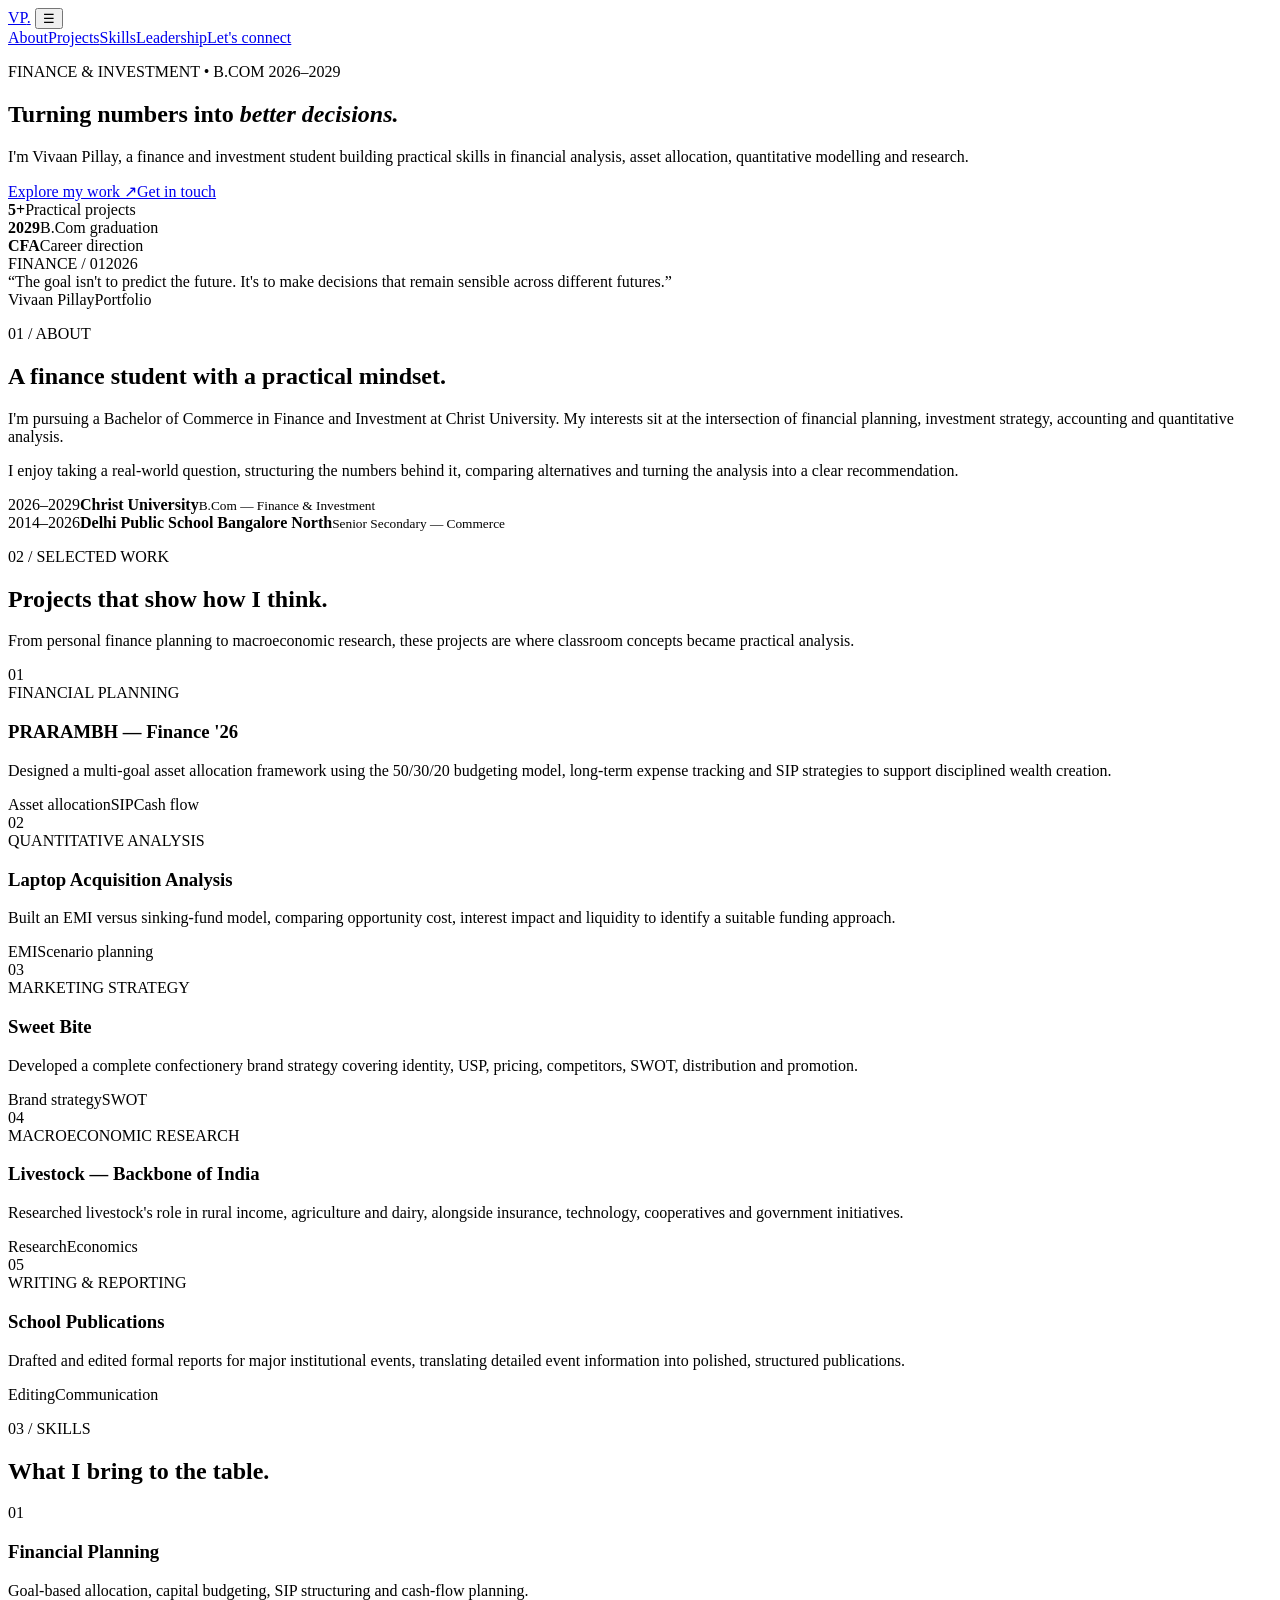
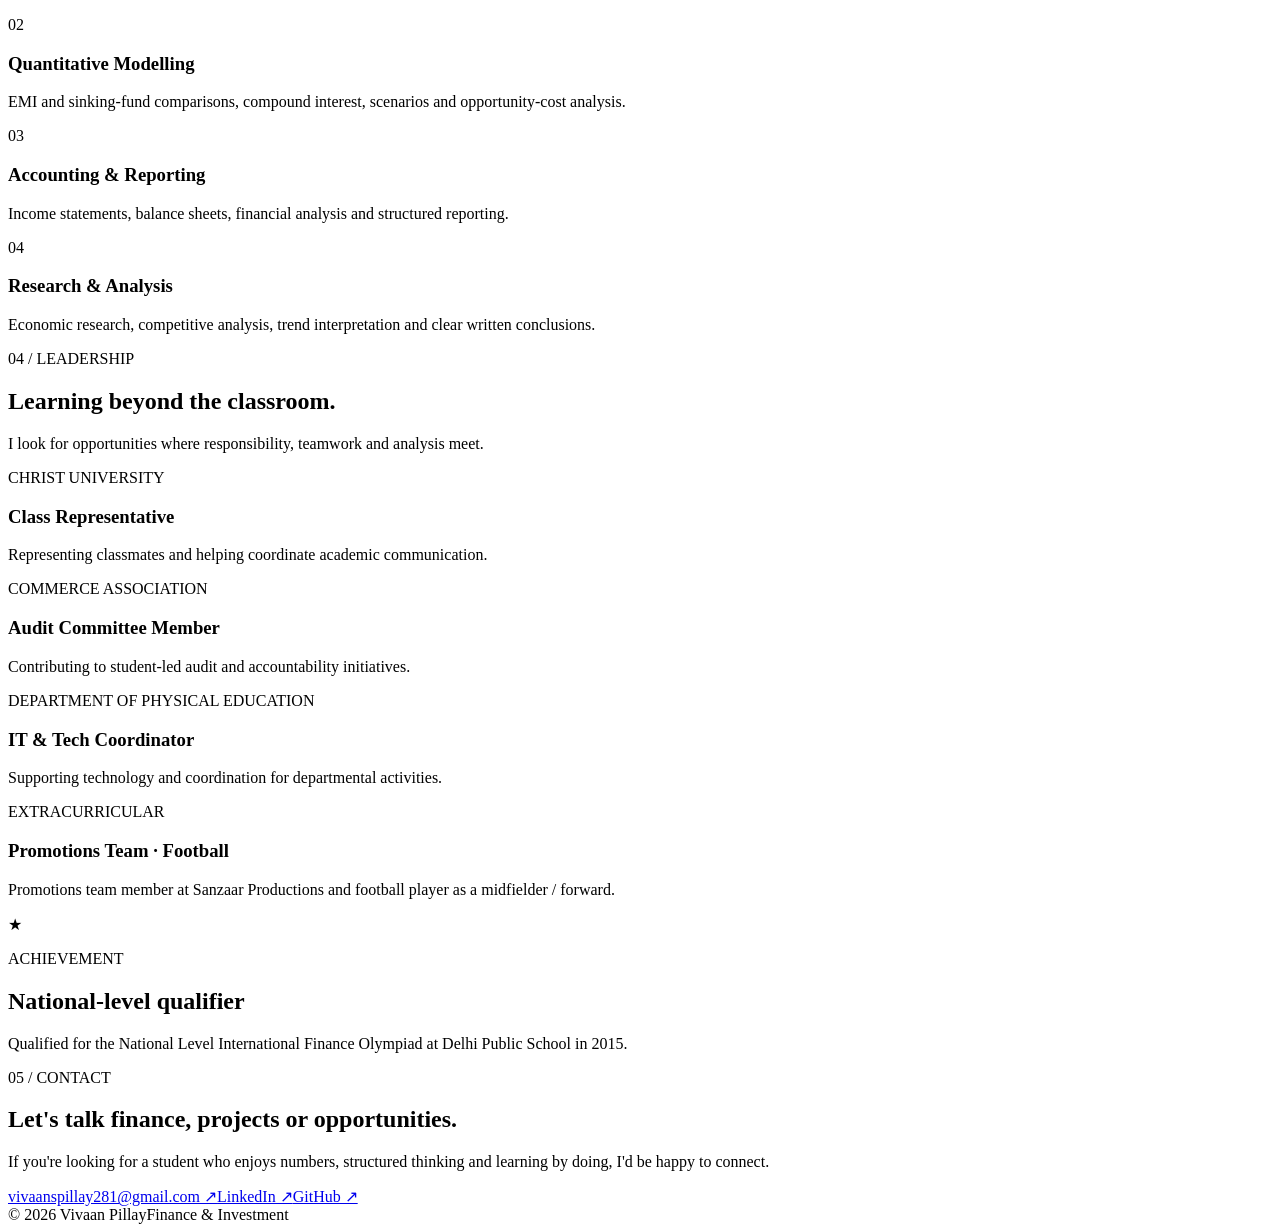
==== index.html @ d67a1422 "Build personal finance portfolio website" ====
<!DOCTYPE html>
<html lang="en">
<head>
  <meta charset="UTF-8" />
  <meta name="viewport" content="width=device-width, initial-scale=1.0" />
  <meta name="description" content="Vivaan Pillay, aspiring financial analyst and B.Com Finance & Investment student." />
  <title>Vivaan Pillay | Finance & Investment</title>
  <link rel="preconnect" href="https://fonts.googleapis.com">
  <link rel="preconnect" href="https://fonts.gstatic.com" crossorigin>
  <link href="https://fonts.googleapis.com/css2?family=DM+Sans:wght@400;500;600;700&family=Playfair+Display:wght@600;700&display=swap" rel="stylesheet">
  <link rel="stylesheet" href="style.css" />
</head>
<body>
  <header class="nav-wrap">
    <nav class="nav container">
      <a class="brand" href="#top">VP<span>.</span></a>
      <button class="menu" aria-label="Open menu">☰</button>
      <div class="nav-links">
        <a href="#about">About</a><a href="#projects">Projects</a><a href="#skills">Skills</a><a href="#experience">Leadership</a><a href="#contact" class="nav-cta">Let's connect</a>
      </div>
    </nav>
  </header>

  <main id="top">
    <section class="hero container">
      <div class="hero-copy">
        <p class="eyebrow">FINANCE & INVESTMENT • B.COM 2026–2029</p>
        <h1>Turning numbers into <em>better decisions.</em></h1>
        <p class="hero-text">I'm Vivaan Pillay, a finance and investment student building practical skills in financial analysis, asset allocation, quantitative modelling and research.</p>
        <div class="hero-actions"><a class="button primary" href="#projects">Explore my work <span>↗</span></a><a class="button ghost" href="#contact">Get in touch</a></div>
        <div class="mini-stats"><div><strong>5+</strong><span>Practical projects</span></div><div><strong>2029</strong><span>B.Com graduation</span></div><div><strong>CFA</strong><span>Career direction</span></div></div>
      </div>
      <div class="hero-card">
        <div class="card-top"><span>FINANCE / 01</span><span>2026</span></div>
        <div class="orb"><div class="orb-line"></div><div class="orb-dot"></div></div>
        <div class="quote">“The goal isn't to predict the future. It's to make decisions that remain sensible across different futures.”</div>
        <div class="card-footer"><span>Vivaan Pillay</span><span>Portfolio</span></div>
      </div>
    </section>

    <section id="about" class="section container split">
      <div><p class="eyebrow">01 / ABOUT</p><h2>A finance student with a practical mindset.</h2></div>
      <div class="about-copy"><p>I'm pursuing a Bachelor of Commerce in Finance and Investment at Christ University. My interests sit at the intersection of financial planning, investment strategy, accounting and quantitative analysis.</p><p>I enjoy taking a real-world question, structuring the numbers behind it, comparing alternatives and turning the analysis into a clear recommendation.</p><div class="education"><div><span>2026–2029</span><strong>Christ University</strong><small>B.Com — Finance & Investment</small></div><div><span>2014–2026</span><strong>Delhi Public School Bangalore North</strong><small>Senior Secondary — Commerce</small></div></div></div>
    </section>

    <section id="projects" class="section projects-section">
      <div class="container"><p class="eyebrow">02 / SELECTED WORK</p><div class="section-head"><h2>Projects that show how I think.</h2><p>From personal finance planning to macroeconomic research, these projects are where classroom concepts became practical analysis.</p></div>
      <div class="project-grid">
        <article class="project featured"><div class="project-number">01</div><div><span class="tag">FINANCIAL PLANNING</span><h3>PRARAMBH — Finance '26</h3><p>Designed a multi-goal asset allocation framework using the 50/30/20 budgeting model, long-term expense tracking and SIP strategies to support disciplined wealth creation.</p><div class="project-meta"><span>Asset allocation</span><span>SIP</span><span>Cash flow</span></div></div></article>
        <article class="project"><div class="project-number">02</div><div><span class="tag">QUANTITATIVE ANALYSIS</span><h3>Laptop Acquisition Analysis</h3><p>Built an EMI versus sinking-fund model, comparing opportunity cost, interest impact and liquidity to identify a suitable funding approach.</p><div class="project-meta"><span>EMI</span><span>Scenario planning</span></div></div></article>
        <article class="project"><div class="project-number">03</div><div><span class="tag">MARKETING STRATEGY</span><h3>Sweet Bite</h3><p>Developed a complete confectionery brand strategy covering identity, USP, pricing, competitors, SWOT, distribution and promotion.</p><div class="project-meta"><span>Brand strategy</span><span>SWOT</span></div></div></article>
        <article class="project"><div class="project-number">04</div><div><span class="tag">MACROECONOMIC RESEARCH</span><h3>Livestock — Backbone of India</h3><p>Researched livestock's role in rural income, agriculture and dairy, alongside insurance, technology, cooperatives and government initiatives.</p><div class="project-meta"><span>Research</span><span>Economics</span></div></div></article>
        <article class="project"><div class="project-number">05</div><div><span class="tag">WRITING & REPORTING</span><h3>School Publications</h3><p>Drafted and edited formal reports for major institutional events, translating detailed event information into polished, structured publications.</p><div class="project-meta"><span>Editing</span><span>Communication</span></div></div></article>
      </div></div>
    </section>

    <section id="skills" class="section container"><p class="eyebrow">03 / SKILLS</p><div class="section-head"><h2>What I bring to the table.</h2></div><div class="skills-grid">
      <div class="skill"><span>01</span><h3>Financial Planning</h3><p>Goal-based allocation, capital budgeting, SIP structuring and cash-flow planning.</p></div>
      <div class="skill"><span>02</span><h3>Quantitative Modelling</h3><p>EMI and sinking-fund comparisons, compound interest, scenarios and opportunity-cost analysis.</p></div>
      <div class="skill"><span>03</span><h3>Accounting & Reporting</h3><p>Income statements, balance sheets, financial analysis and structured reporting.</p></div>
      <div class="skill"><span>04</span><h3>Research & Analysis</h3><p>Economic research, competitive analysis, trend interpretation and clear written conclusions.</p></div>
    </div></section>

    <section id="experience" class="section dark-section"><div class="container"><p class="eyebrow">04 / LEADERSHIP</p><div class="lead-grid"><div><h2>Learning beyond the classroom.</h2><p class="muted">I look for opportunities where responsibility, teamwork and analysis meet.</p></div><div class="timeline"><div><span>CHRIST UNIVERSITY</span><h3>Class Representative</h3><p>Representing classmates and helping coordinate academic communication.</p></div><div><span>COMMERCE ASSOCIATION</span><h3>Audit Committee Member</h3><p>Contributing to student-led audit and accountability initiatives.</p></div><div><span>DEPARTMENT OF PHYSICAL EDUCATION</span><h3>IT & Tech Coordinator</h3><p>Supporting technology and coordination for departmental activities.</p></div><div><span>EXTRACURRICULAR</span><h3>Promotions Team · Football</h3><p>Promotions team member at Sanzaar Productions and football player as a midfielder / forward.</p></div></div></div></div></section>

    <section class="section container achievement"><div class="achievement-mark">★</div><div><p class="eyebrow">ACHIEVEMENT</p><h2>National-level qualifier</h2><p>Qualified for the National Level International Finance Olympiad at Delhi Public School in 2015.</p></div></section>

    <section id="contact" class="contact-section"><div class="container contact"><p class="eyebrow">05 / CONTACT</p><h2>Let's talk finance, projects or opportunities.</h2><p>If you're looking for a student who enjoys numbers, structured thinking and learning by doing, I'd be happy to connect.</p><div class="contact-links"><a href="mailto:vivaanspillay281@gmail.com">vivaanspillay281@gmail.com ↗</a><a href="https://www.linkedin.com/in/vivaan-pillay-29701441b/" target="_blank" rel="noreferrer">LinkedIn ↗</a><a href="https://github.com/vivaanspillay281-jpg" target="_blank" rel="noreferrer">GitHub ↗</a></div></div></section>
  </main>
  <footer class="footer container"><span>© 2026 Vivaan Pillay</span><span>Finance & Investment</span></footer>
  <script src="script.js"></script>
</body>
</html>
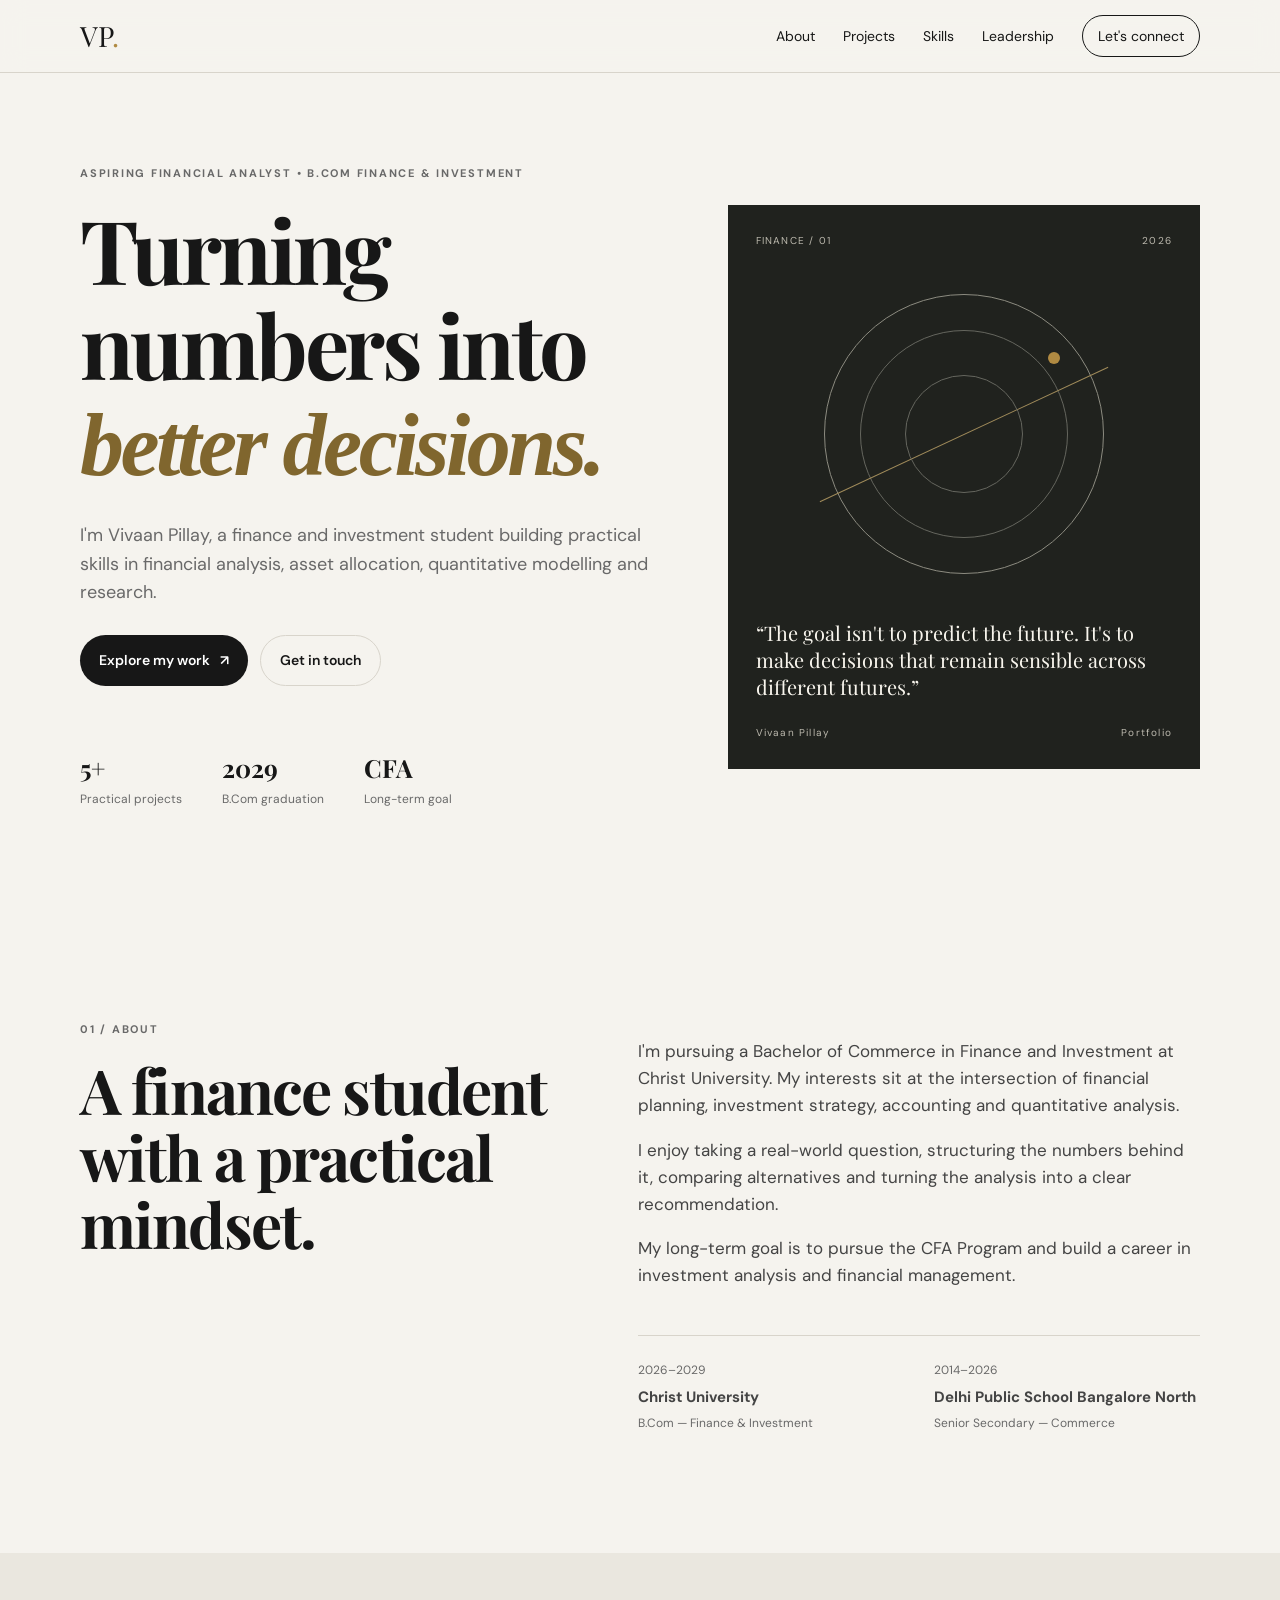
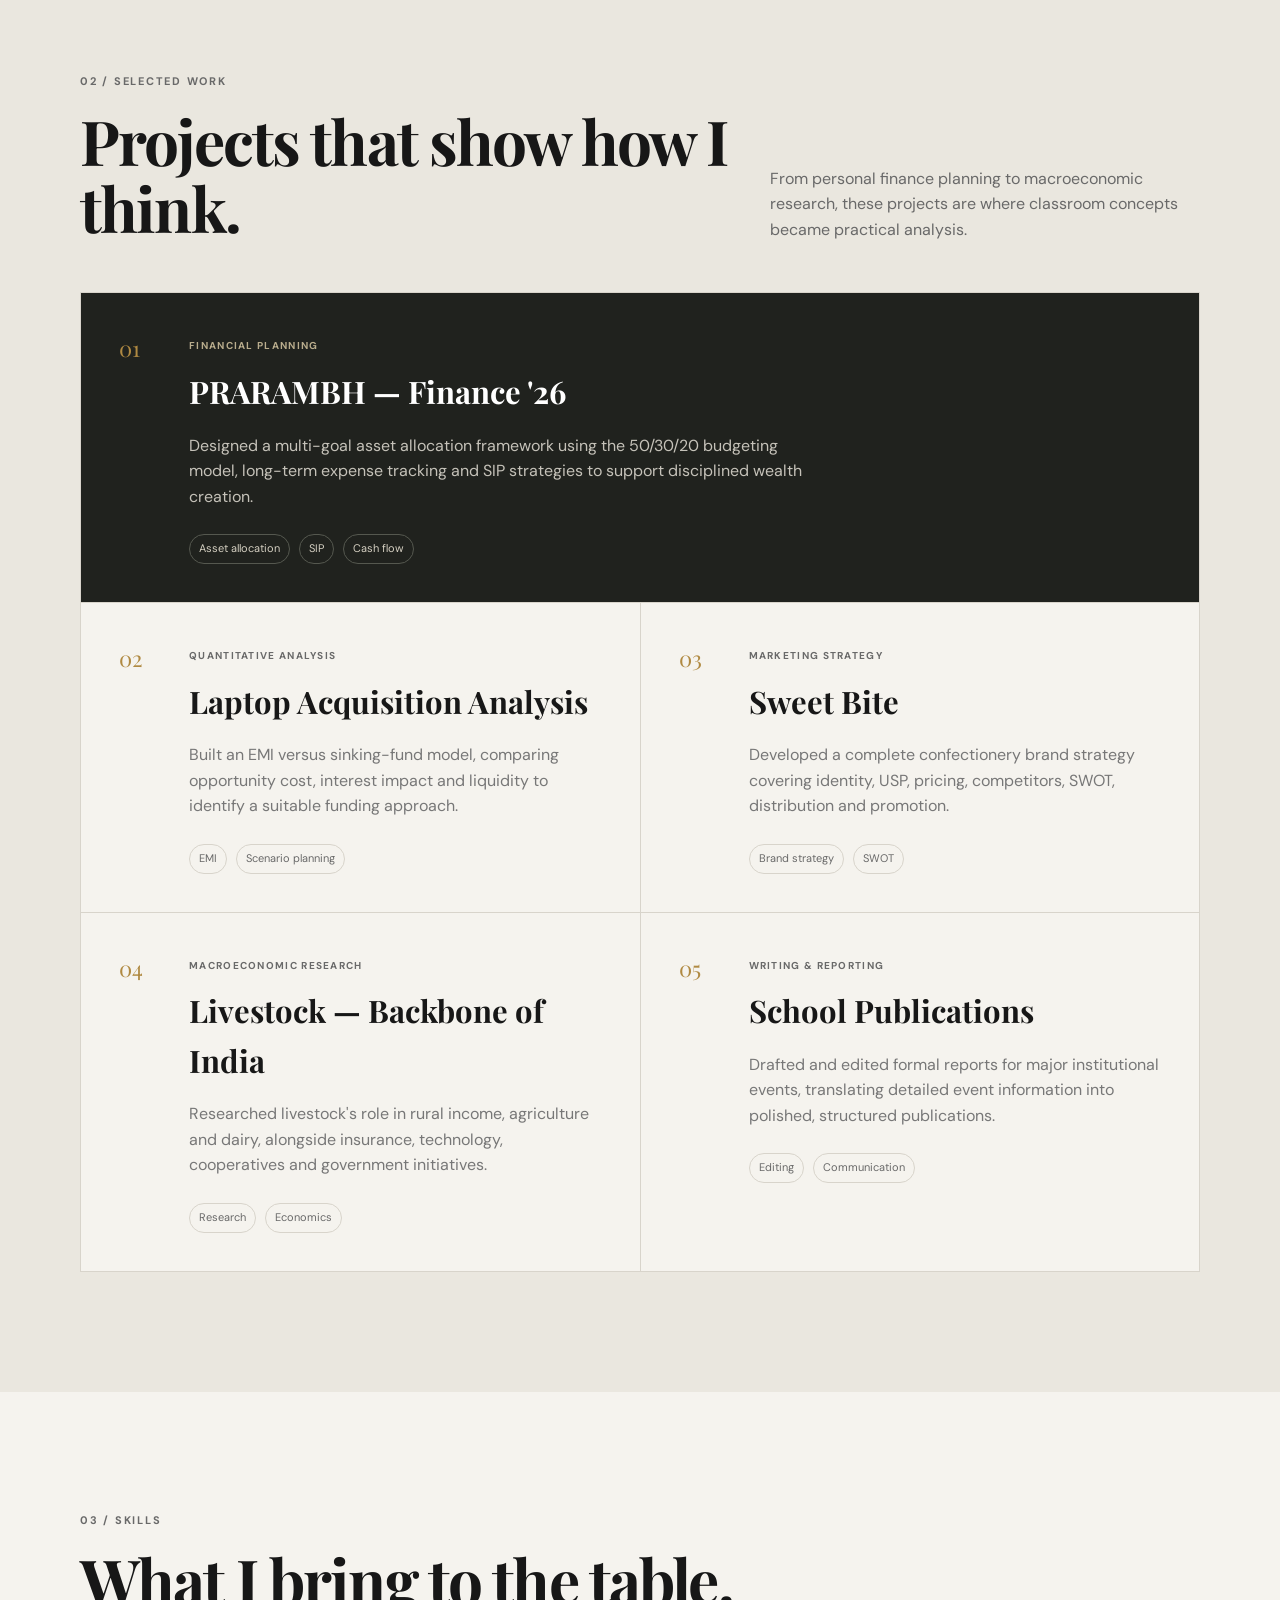
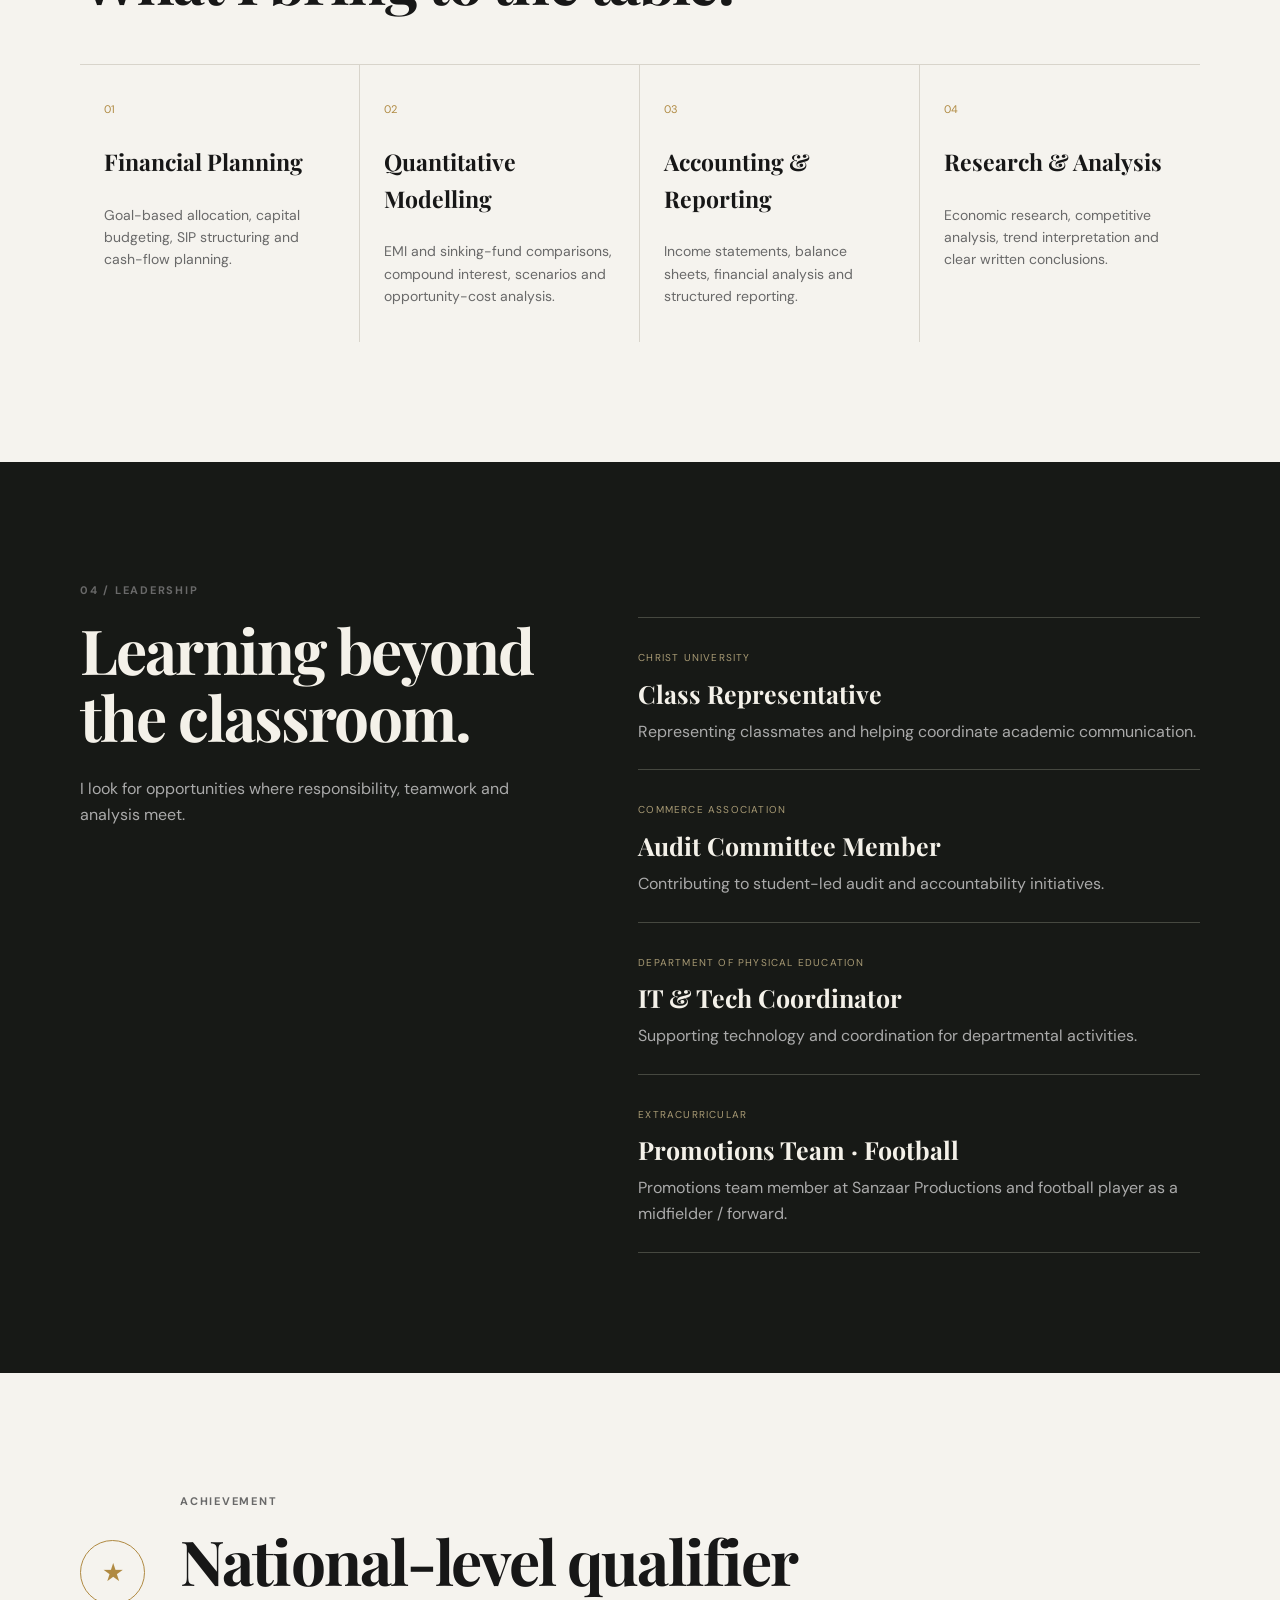
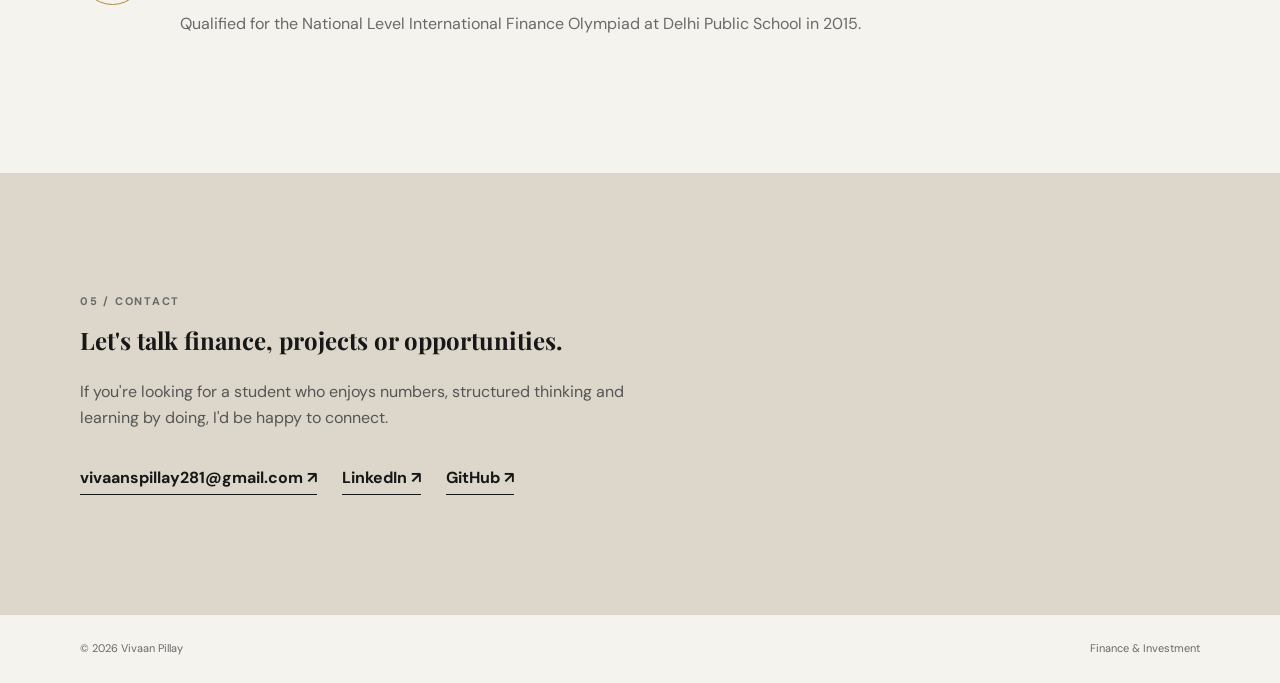
==== commit 7df24f11: "Correct CFA status and career goal wording" ====
--- a/index.html
+++ b/index.html
@@ -11,63 +11,14 @@
   <link rel="stylesheet" href="style.css" />
 </head>
 <body>
-  <header class="nav-wrap">
-    <nav class="nav container">
-      <a class="brand" href="#top">VP<span>.</span></a>
-      <button class="menu" aria-label="Open menu">☰</button>
-      <div class="nav-links">
-        <a href="#about">About</a><a href="#projects">Projects</a><a href="#skills">Skills</a><a href="#experience">Leadership</a><a href="#contact" class="nav-cta">Let's connect</a>
-      </div>
-    </nav>
-  </header>
-
+  <header class="nav-wrap"><nav class="nav container"><a class="brand" href="#top">VP<span>.</span></a><button class="menu" aria-label="Open menu">☰</button><div class="nav-links"><a href="#about">About</a><a href="#projects">Projects</a><a href="#skills">Skills</a><a href="#experience">Leadership</a><a href="#contact" class="nav-cta">Let's connect</a></div></nav></header>
   <main id="top">
-    <section class="hero container">
-      <div class="hero-copy">
-        <p class="eyebrow">FINANCE & INVESTMENT • B.COM 2026–2029</p>
-        <h1>Turning numbers into <em>better decisions.</em></h1>
-        <p class="hero-text">I'm Vivaan Pillay, a finance and investment student building practical skills in financial analysis, asset allocation, quantitative modelling and research.</p>
-        <div class="hero-actions"><a class="button primary" href="#projects">Explore my work <span>↗</span></a><a class="button ghost" href="#contact">Get in touch</a></div>
-        <div class="mini-stats"><div><strong>5+</strong><span>Practical projects</span></div><div><strong>2029</strong><span>B.Com graduation</span></div><div><strong>CFA</strong><span>Career direction</span></div></div>
-      </div>
-      <div class="hero-card">
-        <div class="card-top"><span>FINANCE / 01</span><span>2026</span></div>
-        <div class="orb"><div class="orb-line"></div><div class="orb-dot"></div></div>
-        <div class="quote">“The goal isn't to predict the future. It's to make decisions that remain sensible across different futures.”</div>
-        <div class="card-footer"><span>Vivaan Pillay</span><span>Portfolio</span></div>
-      </div>
-    </section>
-
-    <section id="about" class="section container split">
-      <div><p class="eyebrow">01 / ABOUT</p><h2>A finance student with a practical mindset.</h2></div>
-      <div class="about-copy"><p>I'm pursuing a Bachelor of Commerce in Finance and Investment at Christ University. My interests sit at the intersection of financial planning, investment strategy, accounting and quantitative analysis.</p><p>I enjoy taking a real-world question, structuring the numbers behind it, comparing alternatives and turning the analysis into a clear recommendation.</p><div class="education"><div><span>2026–2029</span><strong>Christ University</strong><small>B.Com — Finance & Investment</small></div><div><span>2014–2026</span><strong>Delhi Public School Bangalore North</strong><small>Senior Secondary — Commerce</small></div></div></div>
-    </section>
-
-    <section id="projects" class="section projects-section">
-      <div class="container"><p class="eyebrow">02 / SELECTED WORK</p><div class="section-head"><h2>Projects that show how I think.</h2><p>From personal finance planning to macroeconomic research, these projects are where classroom concepts became practical analysis.</p></div>
-      <div class="project-grid">
-        <article class="project featured"><div class="project-number">01</div><div><span class="tag">FINANCIAL PLANNING</span><h3>PRARAMBH — Finance '26</h3><p>Designed a multi-goal asset allocation framework using the 50/30/20 budgeting model, long-term expense tracking and SIP strategies to support disciplined wealth creation.</p><div class="project-meta"><span>Asset allocation</span><span>SIP</span><span>Cash flow</span></div></div></article>
-        <article class="project"><div class="project-number">02</div><div><span class="tag">QUANTITATIVE ANALYSIS</span><h3>Laptop Acquisition Analysis</h3><p>Built an EMI versus sinking-fund model, comparing opportunity cost, interest impact and liquidity to identify a suitable funding approach.</p><div class="project-meta"><span>EMI</span><span>Scenario planning</span></div></div></article>
-        <article class="project"><div class="project-number">03</div><div><span class="tag">MARKETING STRATEGY</span><h3>Sweet Bite</h3><p>Developed a complete confectionery brand strategy covering identity, USP, pricing, competitors, SWOT, distribution and promotion.</p><div class="project-meta"><span>Brand strategy</span><span>SWOT</span></div></div></article>
-        <article class="project"><div class="project-number">04</div><div><span class="tag">MACROECONOMIC RESEARCH</span><h3>Livestock — Backbone of India</h3><p>Researched livestock's role in rural income, agriculture and dairy, alongside insurance, technology, cooperatives and government initiatives.</p><div class="project-meta"><span>Research</span><span>Economics</span></div></div></article>
-        <article class="project"><div class="project-number">05</div><div><span class="tag">WRITING & REPORTING</span><h3>School Publications</h3><p>Drafted and edited formal reports for major institutional events, translating detailed event information into polished, structured publications.</p><div class="project-meta"><span>Editing</span><span>Communication</span></div></div></article>
-      </div></div>
-    </section>
-
-    <section id="skills" class="section container"><p class="eyebrow">03 / SKILLS</p><div class="section-head"><h2>What I bring to the table.</h2></div><div class="skills-grid">
-      <div class="skill"><span>01</span><h3>Financial Planning</h3><p>Goal-based allocation, capital budgeting, SIP structuring and cash-flow planning.</p></div>
-      <div class="skill"><span>02</span><h3>Quantitative Modelling</h3><p>EMI and sinking-fund comparisons, compound interest, scenarios and opportunity-cost analysis.</p></div>
-      <div class="skill"><span>03</span><h3>Accounting & Reporting</h3><p>Income statements, balance sheets, financial analysis and structured reporting.</p></div>
-      <div class="skill"><span>04</span><h3>Research & Analysis</h3><p>Economic research, competitive analysis, trend interpretation and clear written conclusions.</p></div>
-    </div></section>
-
+    <section class="hero container"><div class="hero-copy"><p class="eyebrow">ASPIRING FINANCIAL ANALYST • B.COM FINANCE & INVESTMENT</p><h1>Turning numbers into <em>better decisions.</em></h1><p class="hero-text">I'm Vivaan Pillay, a finance and investment student building practical skills in financial analysis, asset allocation, quantitative modelling and research.</p><div class="hero-actions"><a class="button primary" href="#projects">Explore my work <span>↗</span></a><a class="button ghost" href="#contact">Get in touch</a></div><div class="mini-stats"><div><strong>5+</strong><span>Practical projects</span></div><div><strong>2029</strong><span>B.Com graduation</span></div><div><strong>CFA</strong><span>Long-term goal</span></div></div></div><div class="hero-card"><div class="card-top"><span>FINANCE / 01</span><span>2026</span></div><div class="orb"><div class="orb-line"></div><div class="orb-dot"></div></div><div class="quote">“The goal isn't to predict the future. It's to make decisions that remain sensible across different futures.”</div><div class="card-footer"><span>Vivaan Pillay</span><span>Portfolio</span></div></div></section>
+    <section id="about" class="section container split"><div><p class="eyebrow">01 / ABOUT</p><h2>A finance student with a practical mindset.</h2></div><div class="about-copy"><p>I'm pursuing a Bachelor of Commerce in Finance and Investment at Christ University. My interests sit at the intersection of financial planning, investment strategy, accounting and quantitative analysis.</p><p>I enjoy taking a real-world question, structuring the numbers behind it, comparing alternatives and turning the analysis into a clear recommendation.</p><p>My long-term goal is to pursue the CFA Program and build a career in investment analysis and financial management.</p><div class="education"><div><span>2026–2029</span><strong>Christ University</strong><small>B.Com — Finance & Investment</small></div><div><span>2014–2026</span><strong>Delhi Public School Bangalore North</strong><small>Senior Secondary — Commerce</small></div></div></div></section>
+    <section id="projects" class="section projects-section"><div class="container"><p class="eyebrow">02 / SELECTED WORK</p><div class="section-head"><h2>Projects that show how I think.</h2><p>From personal finance planning to macroeconomic research, these projects are where classroom concepts became practical analysis.</p></div><div class="project-grid"><article class="project featured"><div class="project-number">01</div><div><span class="tag">FINANCIAL PLANNING</span><h3>PRARAMBH — Finance '26</h3><p>Designed a multi-goal asset allocation framework using the 50/30/20 budgeting model, long-term expense tracking and SIP strategies to support disciplined wealth creation.</p><div class="project-meta"><span>Asset allocation</span><span>SIP</span><span>Cash flow</span></div></div></article><article class="project"><div class="project-number">02</div><div><span class="tag">QUANTITATIVE ANALYSIS</span><h3>Laptop Acquisition Analysis</h3><p>Built an EMI versus sinking-fund model, comparing opportunity cost, interest impact and liquidity to identify a suitable funding approach.</p><div class="project-meta"><span>EMI</span><span>Scenario planning</span></div></div></article><article class="project"><div class="project-number">03</div><div><span class="tag">MARKETING STRATEGY</span><h3>Sweet Bite</h3><p>Developed a complete confectionery brand strategy covering identity, USP, pricing, competitors, SWOT, distribution and promotion.</p><div class="project-meta"><span>Brand strategy</span><span>SWOT</span></div></div></article><article class="project"><div class="project-number">04</div><div><span class="tag">MACROECONOMIC RESEARCH</span><h3>Livestock — Backbone of India</h3><p>Researched livestock's role in rural income, agriculture and dairy, alongside insurance, technology, cooperatives and government initiatives.</p><div class="project-meta"><span>Research</span><span>Economics</span></div></div></article><article class="project"><div class="project-number">05</div><div><span class="tag">WRITING & REPORTING</span><h3>School Publications</h3><p>Drafted and edited formal reports for major institutional events, translating detailed event information into polished, structured publications.</p><div class="project-meta"><span>Editing</span><span>Communication</span></div></div></article></div></div></section>
+    <section id="skills" class="section container"><p class="eyebrow">03 / SKILLS</p><div class="section-head"><h2>What I bring to the table.</h2></div><div class="skills-grid"><div class="skill"><span>01</span><h3>Financial Planning</h3><p>Goal-based allocation, capital budgeting, SIP structuring and cash-flow planning.</p></div><div class="skill"><span>02</span><h3>Quantitative Modelling</h3><p>EMI and sinking-fund comparisons, compound interest, scenarios and opportunity-cost analysis.</p></div><div class="skill"><span>03</span><h3>Accounting & Reporting</h3><p>Income statements, balance sheets, financial analysis and structured reporting.</p></div><div class="skill"><span>04</span><h3>Research & Analysis</h3><p>Economic research, competitive analysis, trend interpretation and clear written conclusions.</p></div></div></section>
     <section id="experience" class="section dark-section"><div class="container"><p class="eyebrow">04 / LEADERSHIP</p><div class="lead-grid"><div><h2>Learning beyond the classroom.</h2><p class="muted">I look for opportunities where responsibility, teamwork and analysis meet.</p></div><div class="timeline"><div><span>CHRIST UNIVERSITY</span><h3>Class Representative</h3><p>Representing classmates and helping coordinate academic communication.</p></div><div><span>COMMERCE ASSOCIATION</span><h3>Audit Committee Member</h3><p>Contributing to student-led audit and accountability initiatives.</p></div><div><span>DEPARTMENT OF PHYSICAL EDUCATION</span><h3>IT & Tech Coordinator</h3><p>Supporting technology and coordination for departmental activities.</p></div><div><span>EXTRACURRICULAR</span><h3>Promotions Team · Football</h3><p>Promotions team member at Sanzaar Productions and football player as a midfielder / forward.</p></div></div></div></div></section>
-
     <section class="section container achievement"><div class="achievement-mark">★</div><div><p class="eyebrow">ACHIEVEMENT</p><h2>National-level qualifier</h2><p>Qualified for the National Level International Finance Olympiad at Delhi Public School in 2015.</p></div></section>
-
     <section id="contact" class="contact-section"><div class="container contact"><p class="eyebrow">05 / CONTACT</p><h2>Let's talk finance, projects or opportunities.</h2><p>If you're looking for a student who enjoys numbers, structured thinking and learning by doing, I'd be happy to connect.</p><div class="contact-links"><a href="mailto:vivaanspillay281@gmail.com">vivaanspillay281@gmail.com ↗</a><a href="https://www.linkedin.com/in/vivaan-pillay-29701441b/" target="_blank" rel="noreferrer">LinkedIn ↗</a><a href="https://github.com/vivaanspillay281-jpg" target="_blank" rel="noreferrer">GitHub ↗</a></div></div></section>
-  </main>
-  <footer class="footer container"><span>© 2026 Vivaan Pillay</span><span>Finance & Investment</span></footer>
-  <script src="script.js"></script>
-</body>
-</html>+  </main><footer class="footer container"><span>© 2026 Vivaan Pillay</span><span>Finance & Investment</span></footer><script src="script.js"></script>
+</body></html>
--- a/style.css
+++ b/style.css
@@ -0,0 +1 @@
+:root{--ink:#171717;--muted:#696969;--paper:#f5f3ee;--line:#d8d4cb;--accent:#b08a42;--dark:#171916}*{box-sizing:border-box}html{scroll-behavior:smooth}body{margin:0;background:var(--paper);color:var(--ink);font-family:'DM Sans',sans-serif;line-height:1.6}.container{width:min(1120px,calc(100% - 48px));margin:auto}.nav-wrap{position:sticky;top:0;z-index:10;background:rgba(245,243,238,.92);backdrop-filter:blur(12px);border-bottom:1px solid var(--line)}.nav{height:72px;display:flex;align-items:center;justify-content:space-between}.brand{font-family:'Playfair Display',serif;font-size:28px;color:var(--ink);text-decoration:none}.brand span{color:var(--accent)}.nav-links{display:flex;align-items:center;gap:28px}.nav-links a{color:var(--ink);text-decoration:none;font-size:14px}.nav-cta{border:1px solid var(--ink);padding:9px 15px;border-radius:100px}.menu{display:none;background:none;border:0;font-size:22px}.hero{min-height:calc(100vh - 72px);display:grid;grid-template-columns:1.1fr .9fr;gap:70px;align-items:center;padding:80px 0}.eyebrow{font-size:11px;letter-spacing:.16em;font-weight:700;color:var(--muted);margin:0 0 18px}.hero h1,h2{font-family:'Playfair Display',serif;line-height:1.08;margin:0}.hero h1{font-size:clamp(52px,7vw,88px);max-width:760px;letter-spacing:-.04em}.hero h1 em{font-weight:600;color:#80662e}.hero-text{font-size:18px;color:var(--muted);max-width:650px;margin:28px 0}.hero-actions{display:flex;gap:12px}.button{display:inline-flex;align-items:center;gap:10px;padding:13px 19px;border-radius:100px;text-decoration:none;font-weight:600;font-size:14px}.primary{background:var(--ink);color:#fff}.ghost{border:1px solid var(--line);color:var(--ink)}.mini-stats{display:flex;gap:40px;margin-top:62px}.mini-stats div{display:grid;gap:2px}.mini-stats strong{font-family:'Playfair Display',serif;font-size:25px}.mini-stats span{font-size:12px;color:var(--muted)}.hero-card{background:#20221e;color:#f8f5ed;min-height:470px;padding:28px;display:flex;flex-direction:column;position:relative;overflow:hidden}.card-top,.card-footer{display:flex;justify-content:space-between;font-size:10px;letter-spacing:.12em;color:#bcb9ae}.orb{width:280px;height:280px;border:1px solid #8c8b80;border-radius:50%;margin:45px auto;position:relative}.orb:before,.orb:after{content:'';position:absolute;inset:35px;border:1px solid #65665e;border-radius:50%}.orb:after{inset:80px}.orb-line{position:absolute;top:50%;left:-20px;right:-20px;border-top:1px solid #a08b5a;transform:rotate(-25deg)}.orb-dot{position:absolute;width:12px;height:12px;border-radius:50%;background:#b08a42;top:57px;right:43px}.quote{font-family:'Playfair Display',serif;font-size:20px;line-height:1.35;margin-top:auto;max-width:410px}.card-footer{margin-top:25px}.section{padding:120px 0}.split{display:grid;grid-template-columns:1fr 1.2fr;gap:90px}.section h2{font-size:clamp(38px,5vw,62px);letter-spacing:-.03em}.about-copy{font-size:17px;color:#444}.education{display:grid;grid-template-columns:1fr 1fr;gap:30px;margin-top:45px;border-top:1px solid var(--line);padding-top:25px}.education div{display:grid;gap:5px}.education span,.education small{font-size:12px;color:var(--muted)}.education strong{font-size:15px}.projects-section{background:#eae7df}.section-head{display:flex;justify-content:space-between;align-items:end;gap:40px;margin-bottom:50px}.section-head p{max-width:430px;color:var(--muted);margin:0}.project-grid{display:grid;grid-template-columns:1fr 1fr;gap:1px;background:var(--line);border:1px solid var(--line)}.project{background:var(--paper);padding:38px;display:grid;grid-template-columns:50px 1fr;gap:20px;min-height:280px}.project.featured{grid-column:span 2;background:#20221e;color:#fff}.project-number{font-family:'Playfair Display',serif;font-size:22px;color:var(--accent)}.tag{font-size:10px;letter-spacing:.13em;font-weight:700;color:var(--muted)}.featured .tag{color:#b9ad8d}.project h3{font-family:'Playfair Display',serif;font-size:31px;margin:10px 0}.project p{color:#777;max-width:620px}.featured p{color:#c5c2b9}.project-meta{display:flex;gap:9px;flex-wrap:wrap;margin-top:25px}.project-meta span{font-size:11px;border:1px solid var(--line);padding:5px 9px;border-radius:100px;color:var(--muted)}.featured .project-meta span{border-color:#55584f;color:#d5d0c2}.skills-grid{display:grid;grid-template-columns:repeat(4,1fr);gap:0;margin-top:50px;border-top:1px solid var(--line)}.skill{padding:30px 24px 20px;border-right:1px solid var(--line)}.skill:last-child{border:0}.skill span{font-size:11px;color:var(--accent)}.skill h3{font-family:'Playfair Display',serif;font-size:23px}.skill p{font-size:14px;color:var(--muted)}.dark-section{background:var(--dark);color:#f4f1e9}.lead-grid{display:grid;grid-template-columns:1fr 1.2fr;gap:90px}.muted{color:#aaa;margin-top:25px}.timeline{border-top:1px solid #464840}.timeline div{padding:25px 0;border-bottom:1px solid #464840}.timeline span{font-size:10px;letter-spacing:.12em;color:#a99b75}.timeline h3{margin:5px 0;font-family:'Playfair Display',serif;font-size:25px}.timeline p{color:#aaa;margin:0}.achievement{display:flex;gap:35px;align-items:center}.achievement-mark{width:65px;height:65px;border:1px solid var(--accent);display:grid;place-items:center;color:var(--accent);font-size:25px;border-radius:50%}.achievement p{color:var(--muted)}.contact-section{background:#dcd7ca;padding:120px 0}.contact{max-width:1120px}.contact h2{max-width:780px}.contact>p:not(.eyebrow){color:#555;max-width:570px;margin:25px 0 35px}.contact-links{display:flex;gap:25px;flex-wrap:wrap}.contact-links a{color:var(--ink);font-weight:700;text-decoration:none;border-bottom:1px solid var(--ink);padding-bottom:3px}.footer{padding:25px 0;display:flex;justify-content:space-between;font-size:11px;color:var(--muted)}@media(max-width:800px){.container{width:min(100% - 32px,600px)}.nav-links{display:none}.menu{display:block}.hero,.split,.lead-grid{grid-template-columns:1fr}.hero{padding:65px 0;gap:45px}.hero-card{min-height:400px}.mini-stats{gap:20px;flex-wrap:wrap}.section{padding:80px 0}.section-head{display:block}.section-head p{margin-top:20px}.project-grid{grid-template-columns:1fr}.project.featured{grid-column:auto}.skills-grid{grid-template-columns:1fr 1fr}.skill:nth-child(2){border-right:0}.skill:nth-child(3),.skill:nth-child(4){border-top:1px solid var(--line)}.education{grid-template-columns:1fr}.achievement{align-items:flex-start}.footer{display:block}.footer span{display:block;margin:5px 0}}
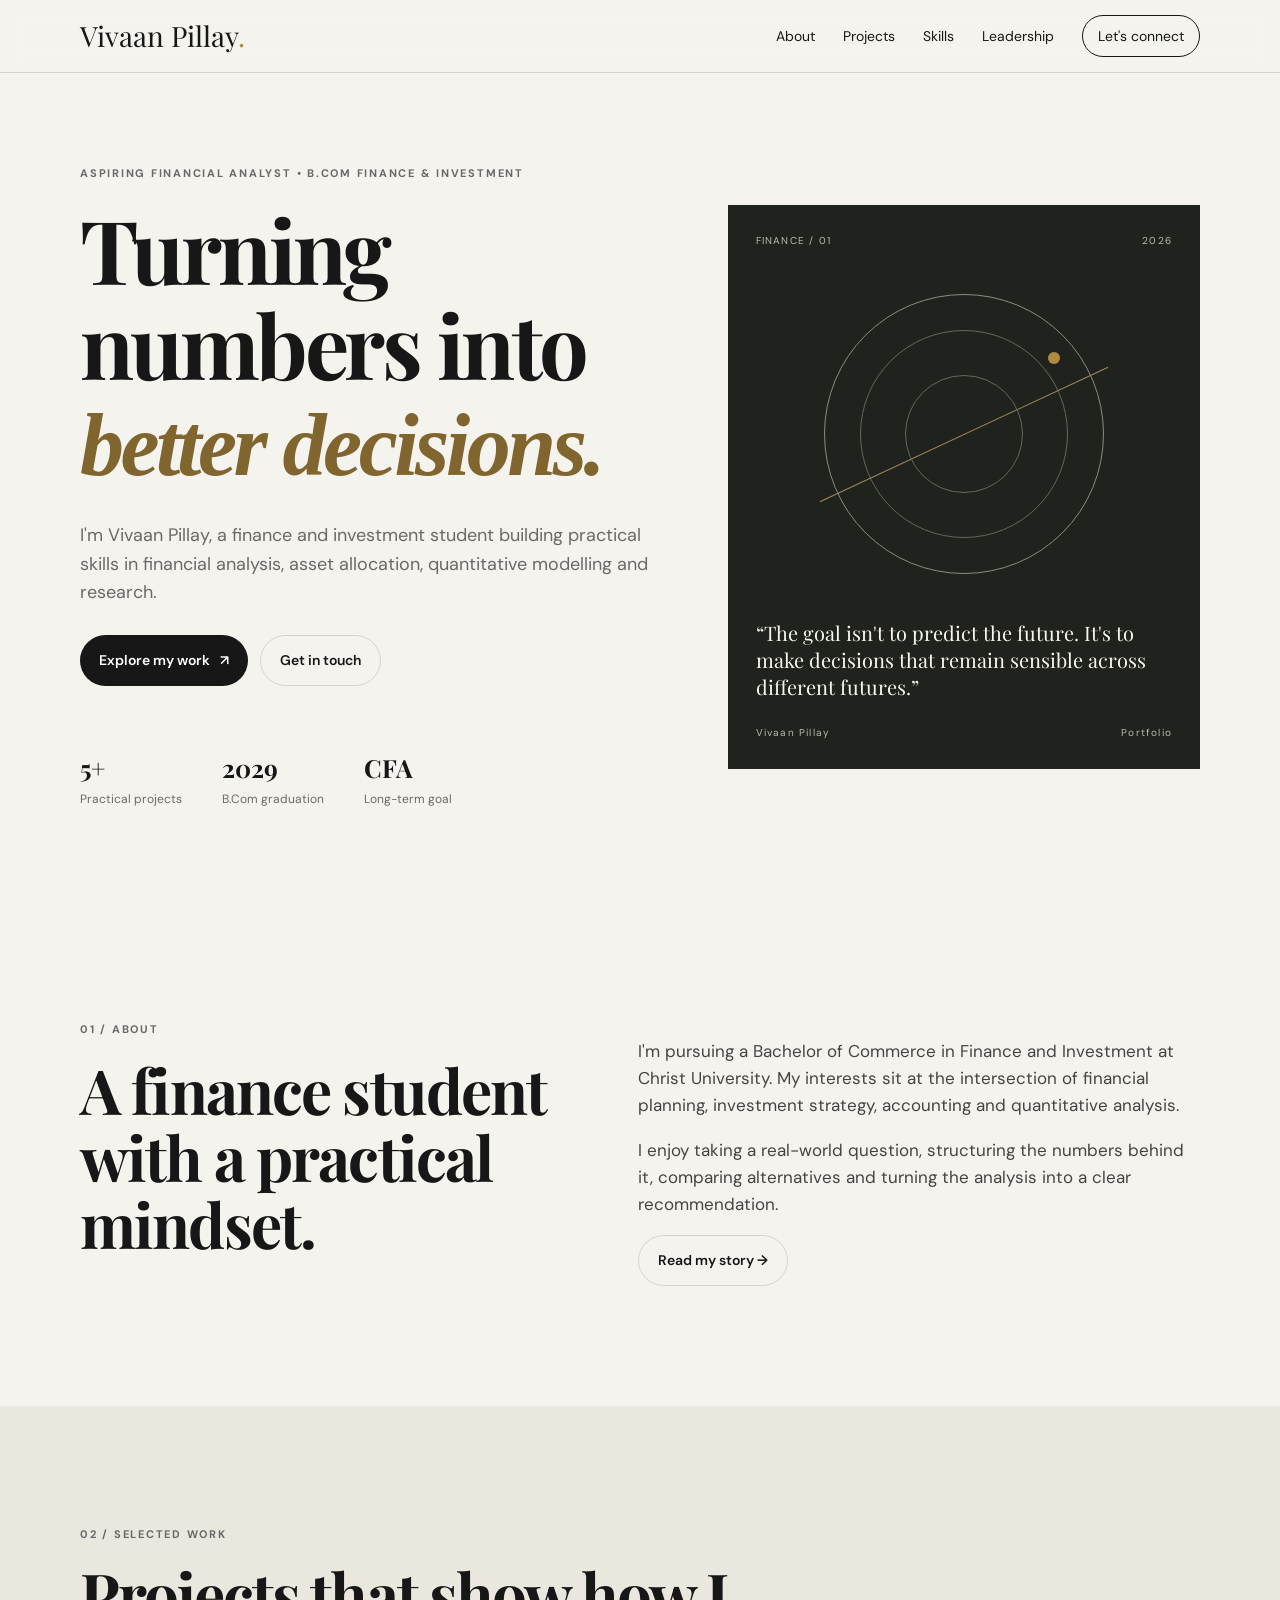
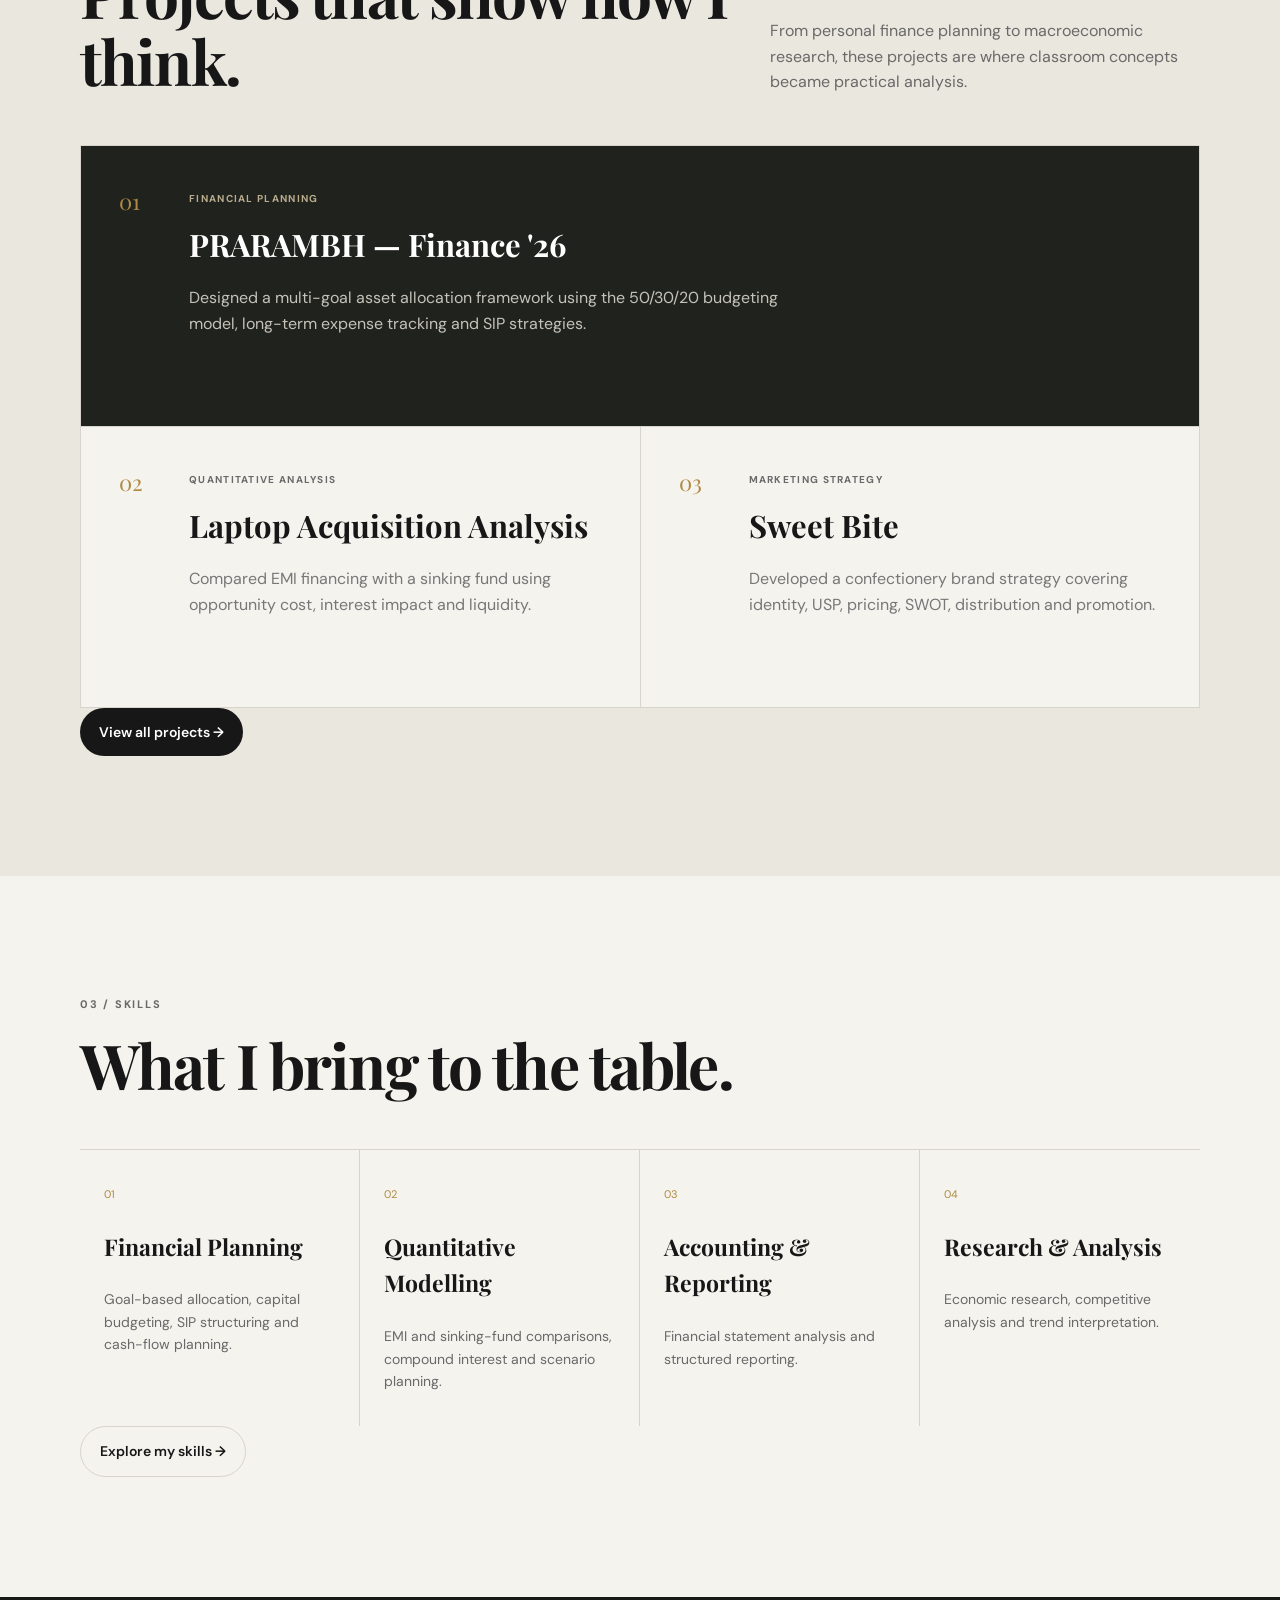
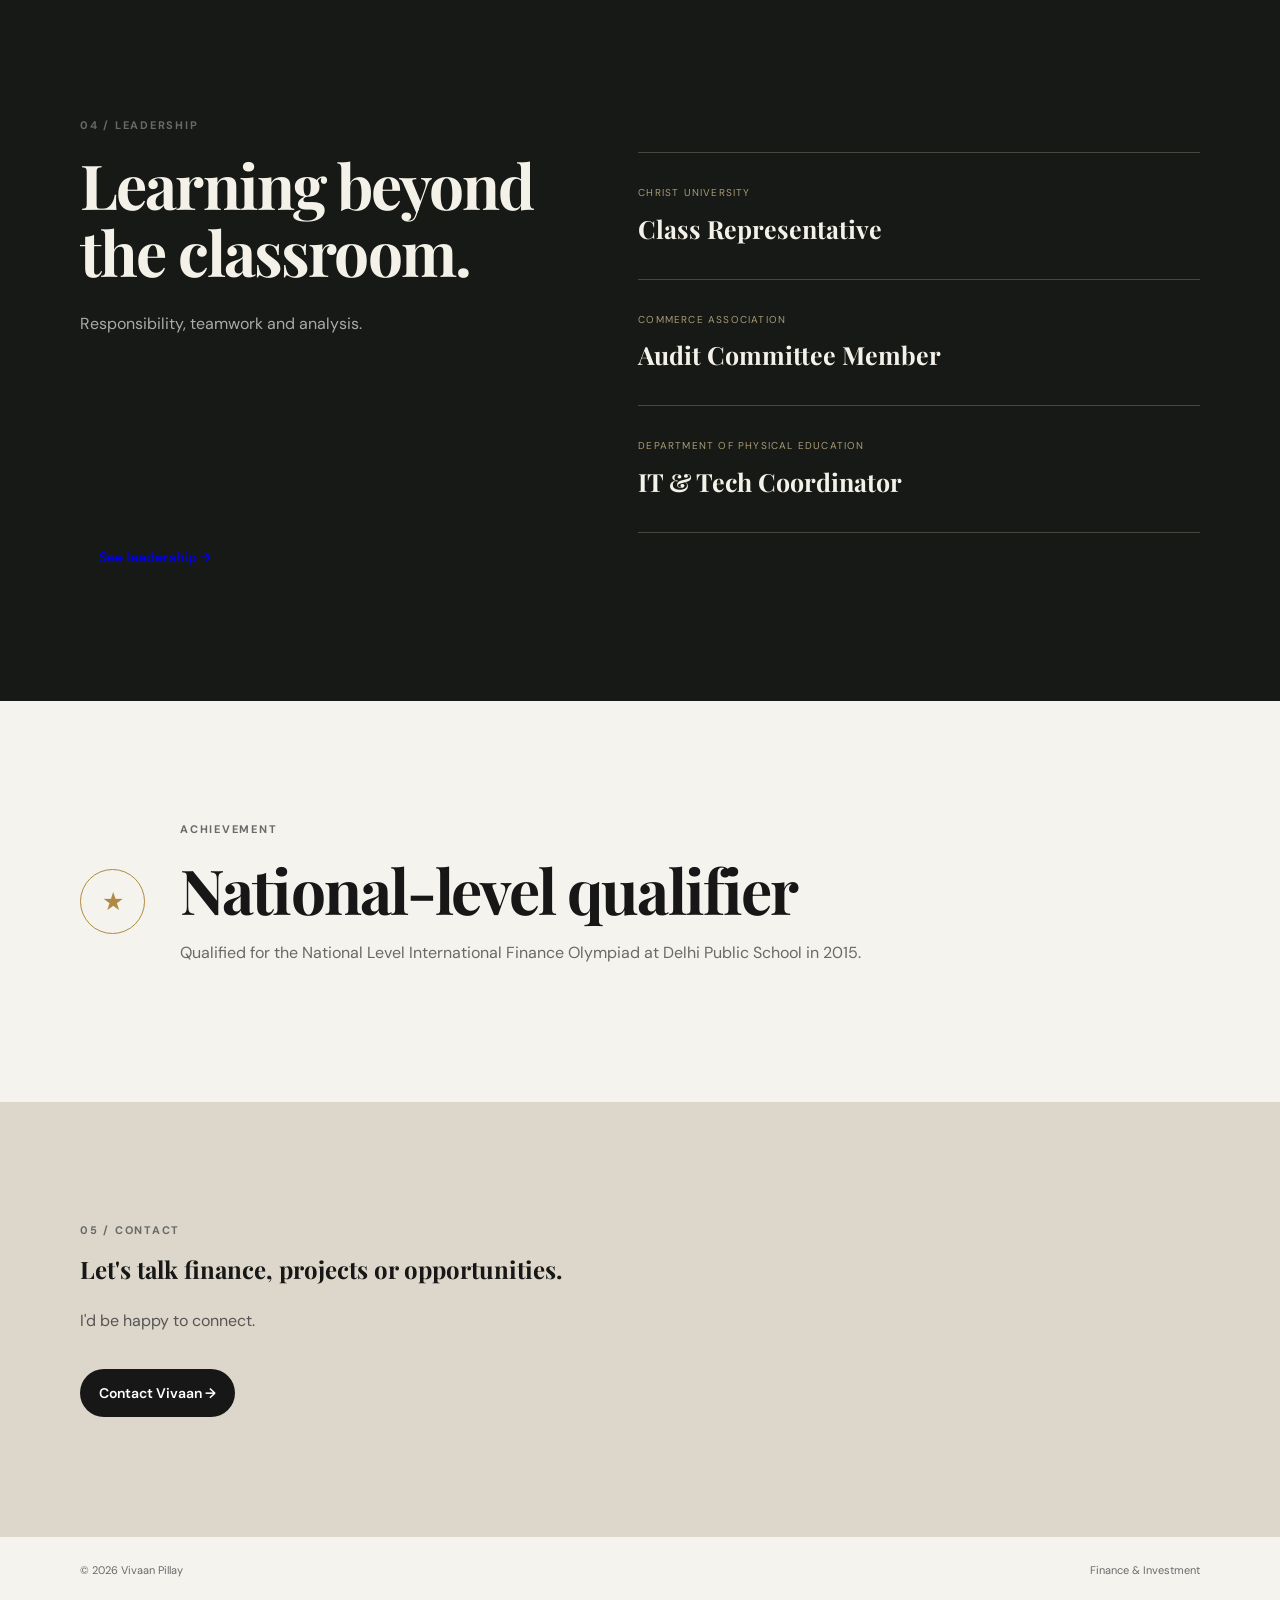
==== commit 4a49af5d: "Add Vivaan Pillay page links" ====
--- a/index.html
+++ b/index.html
@@ -11,14 +11,14 @@
   <link rel="stylesheet" href="style.css" />
 </head>
 <body>
-  <header class="nav-wrap"><nav class="nav container"><a class="brand" href="#top">VP<span>.</span></a><button class="menu" aria-label="Open menu">☰</button><div class="nav-links"><a href="#about">About</a><a href="#projects">Projects</a><a href="#skills">Skills</a><a href="#experience">Leadership</a><a href="#contact" class="nav-cta">Let's connect</a></div></nav></header>
-  <main id="top">
-    <section class="hero container"><div class="hero-copy"><p class="eyebrow">ASPIRING FINANCIAL ANALYST • B.COM FINANCE & INVESTMENT</p><h1>Turning numbers into <em>better decisions.</em></h1><p class="hero-text">I'm Vivaan Pillay, a finance and investment student building practical skills in financial analysis, asset allocation, quantitative modelling and research.</p><div class="hero-actions"><a class="button primary" href="#projects">Explore my work <span>↗</span></a><a class="button ghost" href="#contact">Get in touch</a></div><div class="mini-stats"><div><strong>5+</strong><span>Practical projects</span></div><div><strong>2029</strong><span>B.Com graduation</span></div><div><strong>CFA</strong><span>Long-term goal</span></div></div></div><div class="hero-card"><div class="card-top"><span>FINANCE / 01</span><span>2026</span></div><div class="orb"><div class="orb-line"></div><div class="orb-dot"></div></div><div class="quote">“The goal isn't to predict the future. It's to make decisions that remain sensible across different futures.”</div><div class="card-footer"><span>Vivaan Pillay</span><span>Portfolio</span></div></div></section>
-    <section id="about" class="section container split"><div><p class="eyebrow">01 / ABOUT</p><h2>A finance student with a practical mindset.</h2></div><div class="about-copy"><p>I'm pursuing a Bachelor of Commerce in Finance and Investment at Christ University. My interests sit at the intersection of financial planning, investment strategy, accounting and quantitative analysis.</p><p>I enjoy taking a real-world question, structuring the numbers behind it, comparing alternatives and turning the analysis into a clear recommendation.</p><p>My long-term goal is to pursue the CFA Program and build a career in investment analysis and financial management.</p><div class="education"><div><span>2026–2029</span><strong>Christ University</strong><small>B.Com — Finance & Investment</small></div><div><span>2014–2026</span><strong>Delhi Public School Bangalore North</strong><small>Senior Secondary — Commerce</small></div></div></div></section>
-    <section id="projects" class="section projects-section"><div class="container"><p class="eyebrow">02 / SELECTED WORK</p><div class="section-head"><h2>Projects that show how I think.</h2><p>From personal finance planning to macroeconomic research, these projects are where classroom concepts became practical analysis.</p></div><div class="project-grid"><article class="project featured"><div class="project-number">01</div><div><span class="tag">FINANCIAL PLANNING</span><h3>PRARAMBH — Finance '26</h3><p>Designed a multi-goal asset allocation framework using the 50/30/20 budgeting model, long-term expense tracking and SIP strategies to support disciplined wealth creation.</p><div class="project-meta"><span>Asset allocation</span><span>SIP</span><span>Cash flow</span></div></div></article><article class="project"><div class="project-number">02</div><div><span class="tag">QUANTITATIVE ANALYSIS</span><h3>Laptop Acquisition Analysis</h3><p>Built an EMI versus sinking-fund model, comparing opportunity cost, interest impact and liquidity to identify a suitable funding approach.</p><div class="project-meta"><span>EMI</span><span>Scenario planning</span></div></div></article><article class="project"><div class="project-number">03</div><div><span class="tag">MARKETING STRATEGY</span><h3>Sweet Bite</h3><p>Developed a complete confectionery brand strategy covering identity, USP, pricing, competitors, SWOT, distribution and promotion.</p><div class="project-meta"><span>Brand strategy</span><span>SWOT</span></div></div></article><article class="project"><div class="project-number">04</div><div><span class="tag">MACROECONOMIC RESEARCH</span><h3>Livestock — Backbone of India</h3><p>Researched livestock's role in rural income, agriculture and dairy, alongside insurance, technology, cooperatives and government initiatives.</p><div class="project-meta"><span>Research</span><span>Economics</span></div></div></article><article class="project"><div class="project-number">05</div><div><span class="tag">WRITING & REPORTING</span><h3>School Publications</h3><p>Drafted and edited formal reports for major institutional events, translating detailed event information into polished, structured publications.</p><div class="project-meta"><span>Editing</span><span>Communication</span></div></div></article></div></div></section>
-    <section id="skills" class="section container"><p class="eyebrow">03 / SKILLS</p><div class="section-head"><h2>What I bring to the table.</h2></div><div class="skills-grid"><div class="skill"><span>01</span><h3>Financial Planning</h3><p>Goal-based allocation, capital budgeting, SIP structuring and cash-flow planning.</p></div><div class="skill"><span>02</span><h3>Quantitative Modelling</h3><p>EMI and sinking-fund comparisons, compound interest, scenarios and opportunity-cost analysis.</p></div><div class="skill"><span>03</span><h3>Accounting & Reporting</h3><p>Income statements, balance sheets, financial analysis and structured reporting.</p></div><div class="skill"><span>04</span><h3>Research & Analysis</h3><p>Economic research, competitive analysis, trend interpretation and clear written conclusions.</p></div></div></section>
-    <section id="experience" class="section dark-section"><div class="container"><p class="eyebrow">04 / LEADERSHIP</p><div class="lead-grid"><div><h2>Learning beyond the classroom.</h2><p class="muted">I look for opportunities where responsibility, teamwork and analysis meet.</p></div><div class="timeline"><div><span>CHRIST UNIVERSITY</span><h3>Class Representative</h3><p>Representing classmates and helping coordinate academic communication.</p></div><div><span>COMMERCE ASSOCIATION</span><h3>Audit Committee Member</h3><p>Contributing to student-led audit and accountability initiatives.</p></div><div><span>DEPARTMENT OF PHYSICAL EDUCATION</span><h3>IT & Tech Coordinator</h3><p>Supporting technology and coordination for departmental activities.</p></div><div><span>EXTRACURRICULAR</span><h3>Promotions Team · Football</h3><p>Promotions team member at Sanzaar Productions and football player as a midfielder / forward.</p></div></div></div></div></section>
+  <header class="nav-wrap"><nav class="nav container"><a class="brand" href="index.html">Vivaan Pillay<span>.</span></a><button class="menu" aria-label="Open menu">☰</button><div class="nav-links"><a href="about.html">About</a><a href="projects.html">Projects</a><a href="skills.html">Skills</a><a href="leadership.html">Leadership</a><a href="contact.html" class="nav-cta">Let's connect</a></div></nav></header>
+  <main>
+    <section class="hero container"><div class="hero-copy"><p class="eyebrow">ASPIRING FINANCIAL ANALYST • B.COM FINANCE & INVESTMENT</p><h1>Turning numbers into <em>better decisions.</em></h1><p class="hero-text">I'm Vivaan Pillay, a finance and investment student building practical skills in financial analysis, asset allocation, quantitative modelling and research.</p><div class="hero-actions"><a class="button primary" href="projects.html">Explore my work <span>↗</span></a><a class="button ghost" href="contact.html">Get in touch</a></div><div class="mini-stats"><div><strong>5+</strong><span>Practical projects</span></div><div><strong>2029</strong><span>B.Com graduation</span></div><div><strong>CFA</strong><span>Long-term goal</span></div></div></div><div class="hero-card"><div class="card-top"><span>FINANCE / 01</span><span>2026</span></div><div class="orb"><div class="orb-line"></div><div class="orb-dot"></div></div><div class="quote">“The goal isn't to predict the future. It's to make decisions that remain sensible across different futures.”</div><div class="card-footer"><span>Vivaan Pillay</span><span>Portfolio</span></div></div></section>
+    <section class="section container split"><div><p class="eyebrow">01 / ABOUT</p><h2>A finance student with a practical mindset.</h2></div><div class="about-copy"><p>I'm pursuing a Bachelor of Commerce in Finance and Investment at Christ University. My interests sit at the intersection of financial planning, investment strategy, accounting and quantitative analysis.</p><p>I enjoy taking a real-world question, structuring the numbers behind it, comparing alternatives and turning the analysis into a clear recommendation.</p><a class="button ghost" href="about.html">Read my story →</a></div></section>
+    <section class="section projects-section"><div class="container"><p class="eyebrow">02 / SELECTED WORK</p><div class="section-head"><h2>Projects that show how I think.</h2><p>From personal finance planning to macroeconomic research, these projects are where classroom concepts became practical analysis.</p></div><div class="project-grid"><article class="project featured"><div class="project-number">01</div><div><span class="tag">FINANCIAL PLANNING</span><h3>PRARAMBH — Finance '26</h3><p>Designed a multi-goal asset allocation framework using the 50/30/20 budgeting model, long-term expense tracking and SIP strategies.</p></div></article><article class="project"><div class="project-number">02</div><div><span class="tag">QUANTITATIVE ANALYSIS</span><h3>Laptop Acquisition Analysis</h3><p>Compared EMI financing with a sinking fund using opportunity cost, interest impact and liquidity.</p></div></article><article class="project"><div class="project-number">03</div><div><span class="tag">MARKETING STRATEGY</span><h3>Sweet Bite</h3><p>Developed a confectionery brand strategy covering identity, USP, pricing, SWOT, distribution and promotion.</p></div></article></div><a class="button primary section-button" href="projects.html">View all projects →</a></div></section>
+    <section class="section container"><p class="eyebrow">03 / SKILLS</p><div class="section-head"><h2>What I bring to the table.</h2></div><div class="skills-grid"><div class="skill"><span>01</span><h3>Financial Planning</h3><p>Goal-based allocation, capital budgeting, SIP structuring and cash-flow planning.</p></div><div class="skill"><span>02</span><h3>Quantitative Modelling</h3><p>EMI and sinking-fund comparisons, compound interest and scenario planning.</p></div><div class="skill"><span>03</span><h3>Accounting & Reporting</h3><p>Financial statement analysis and structured reporting.</p></div><div class="skill"><span>04</span><h3>Research & Analysis</h3><p>Economic research, competitive analysis and trend interpretation.</p></div></div><a class="button ghost section-button" href="skills.html">Explore my skills →</a></section>
+    <section class="section dark-section"><div class="container"><p class="eyebrow">04 / LEADERSHIP</p><div class="lead-grid"><div><h2>Learning beyond the classroom.</h2><p class="muted">Responsibility, teamwork and analysis.</p></div><div class="timeline"><div><span>CHRIST UNIVERSITY</span><h3>Class Representative</h3></div><div><span>COMMERCE ASSOCIATION</span><h3>Audit Committee Member</h3></div><div><span>DEPARTMENT OF PHYSICAL EDUCATION</span><h3>IT & Tech Coordinator</h3></div></div></div><a class="button dark-button" href="leadership.html">See leadership →</a></div></section>
     <section class="section container achievement"><div class="achievement-mark">★</div><div><p class="eyebrow">ACHIEVEMENT</p><h2>National-level qualifier</h2><p>Qualified for the National Level International Finance Olympiad at Delhi Public School in 2015.</p></div></section>
-    <section id="contact" class="contact-section"><div class="container contact"><p class="eyebrow">05 / CONTACT</p><h2>Let's talk finance, projects or opportunities.</h2><p>If you're looking for a student who enjoys numbers, structured thinking and learning by doing, I'd be happy to connect.</p><div class="contact-links"><a href="mailto:vivaanspillay281@gmail.com">vivaanspillay281@gmail.com ↗</a><a href="https://www.linkedin.com/in/vivaan-pillay-29701441b/" target="_blank" rel="noreferrer">LinkedIn ↗</a><a href="https://github.com/vivaanspillay281-jpg" target="_blank" rel="noreferrer">GitHub ↗</a></div></div></section>
+    <section class="contact-section"><div class="container contact"><p class="eyebrow">05 / CONTACT</p><h2>Let's talk finance, projects or opportunities.</h2><p>I'd be happy to connect.</p><a class="button primary" href="contact.html">Contact Vivaan →</a></div></section>
   </main><footer class="footer container"><span>© 2026 Vivaan Pillay</span><span>Finance & Investment</span></footer><script src="script.js"></script>
 </body></html>
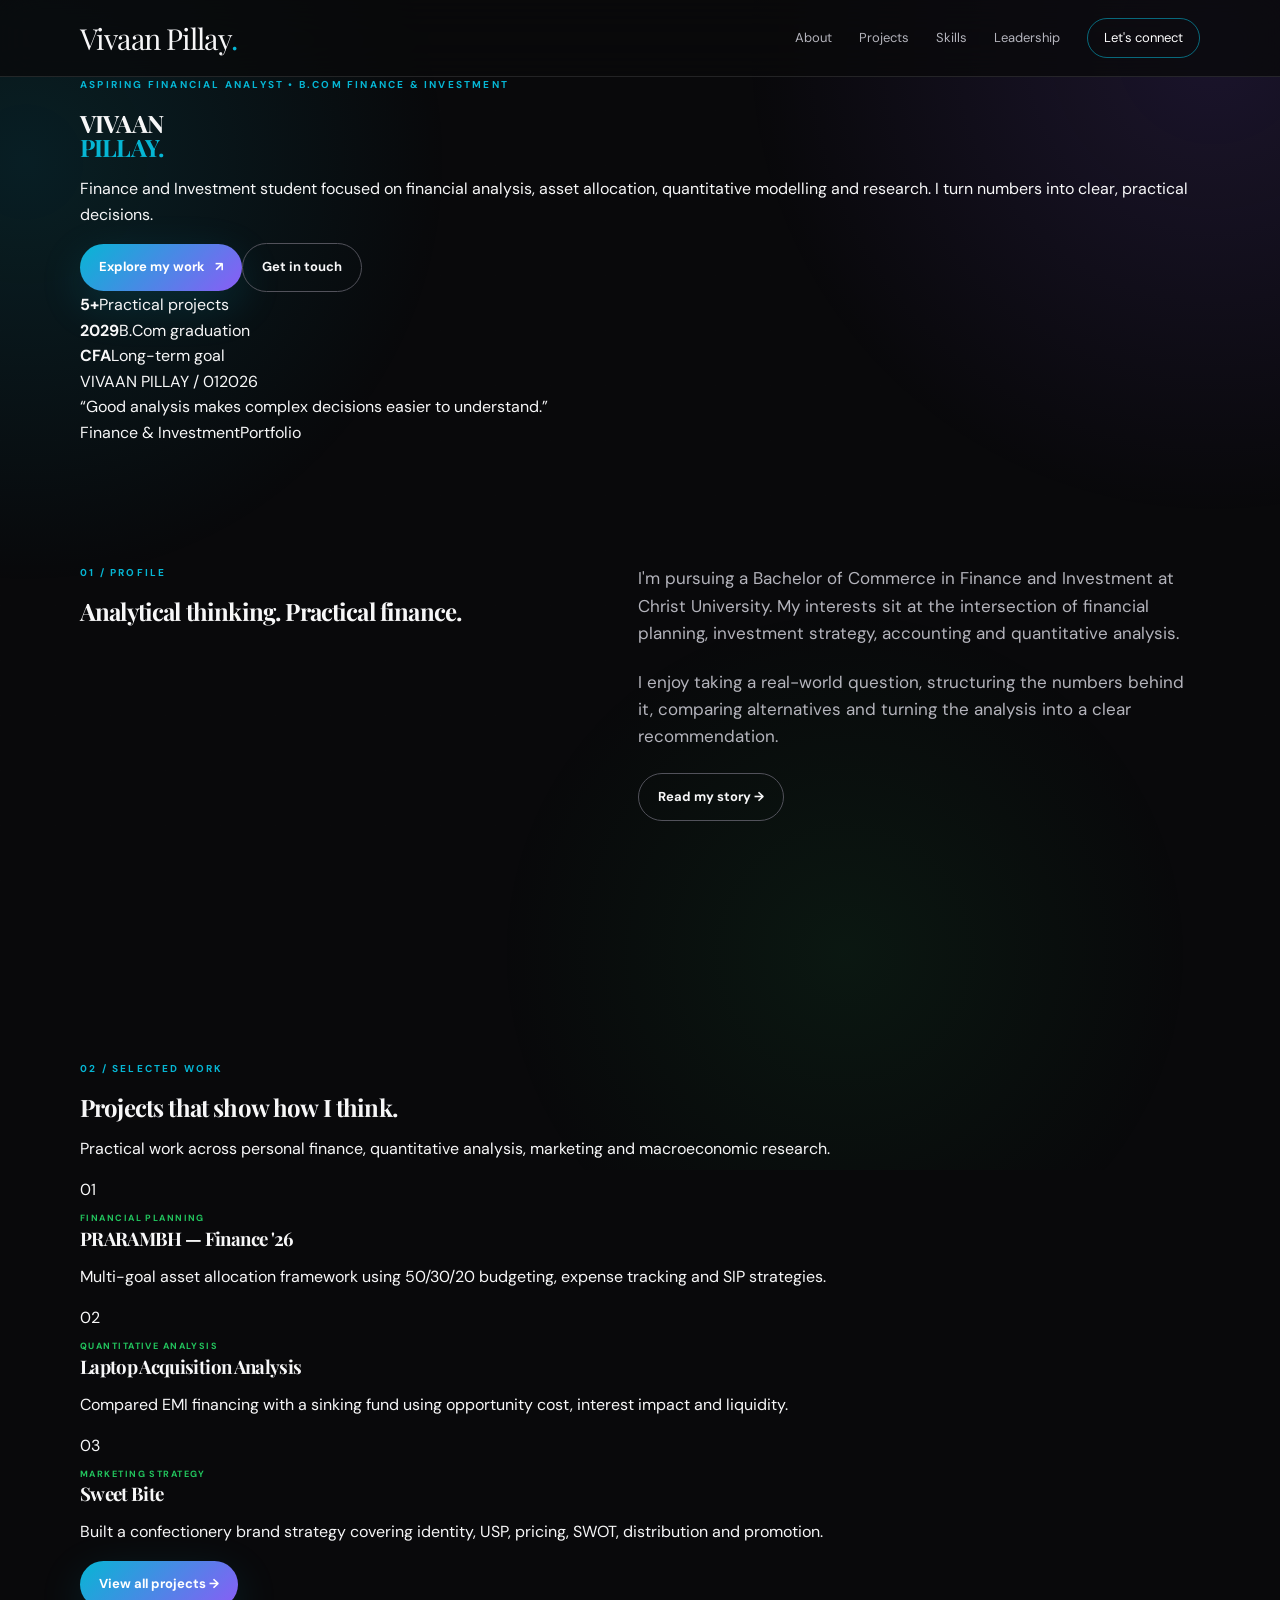
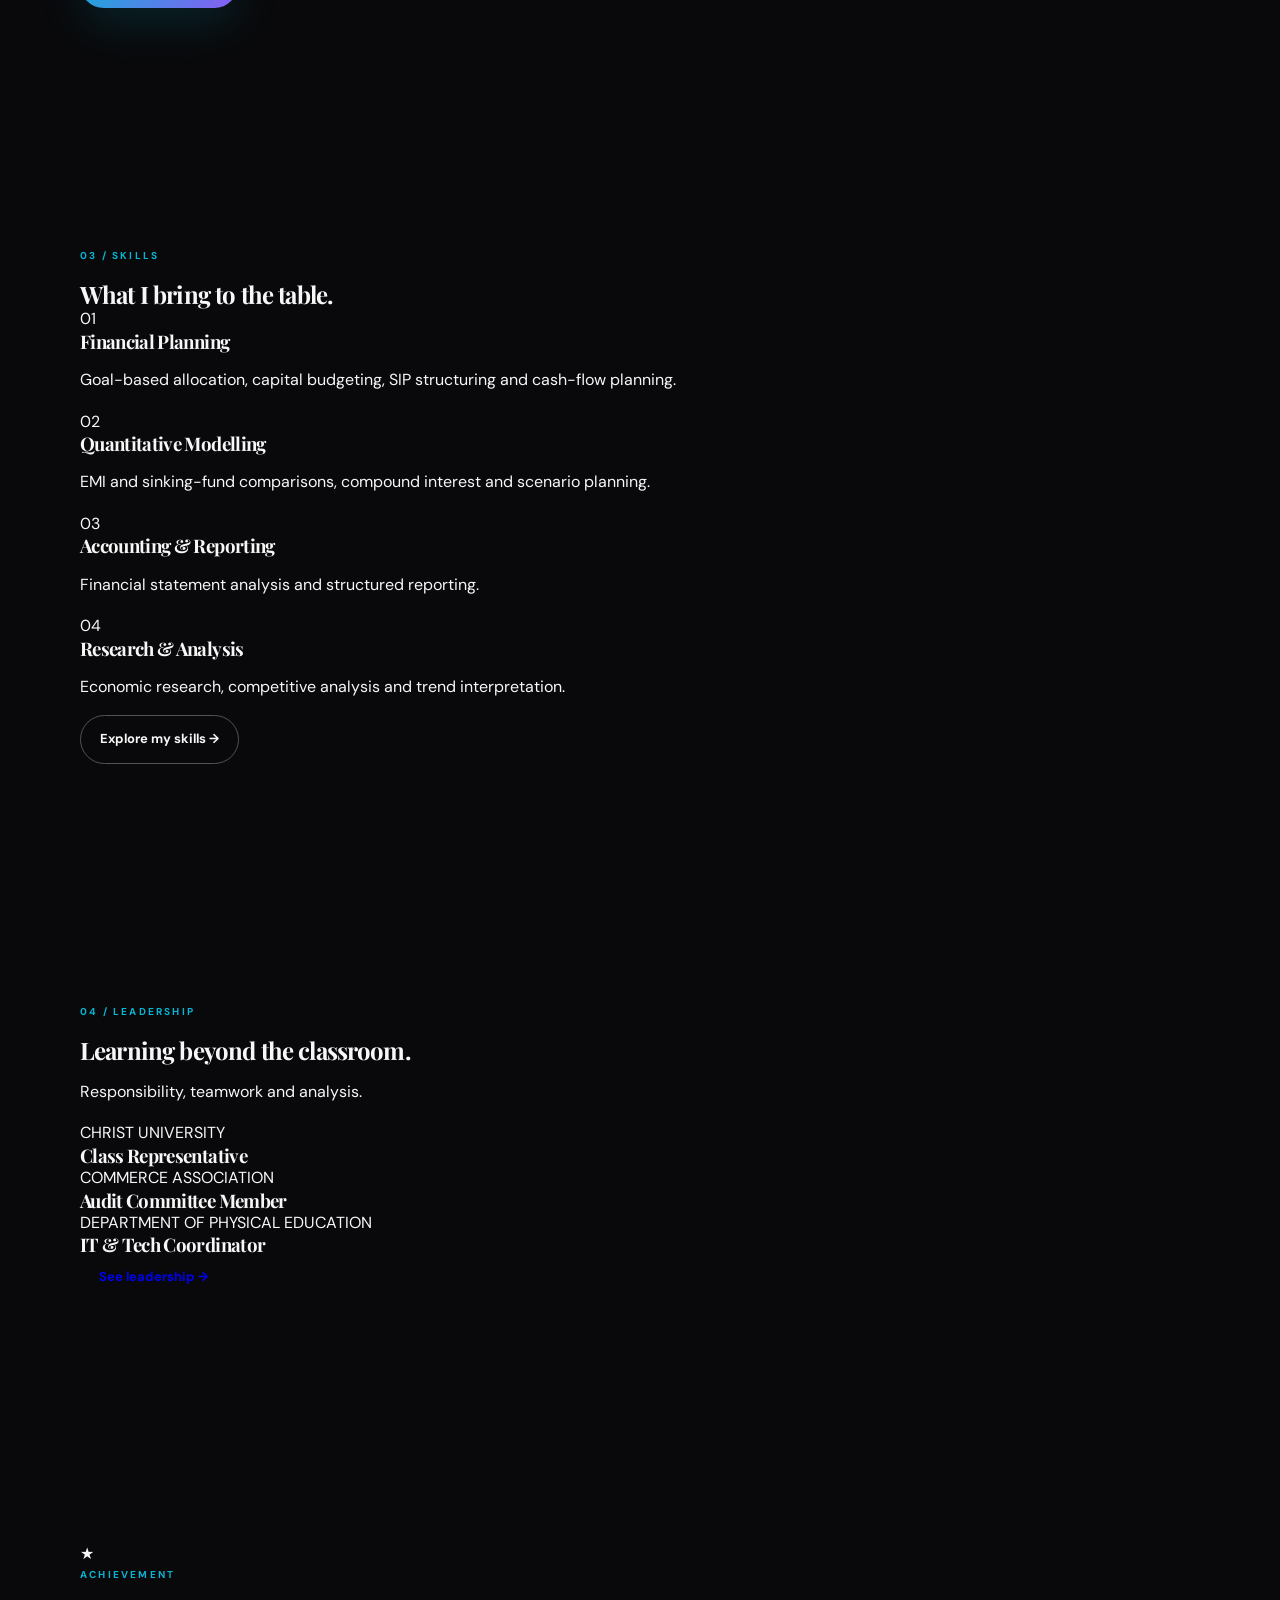
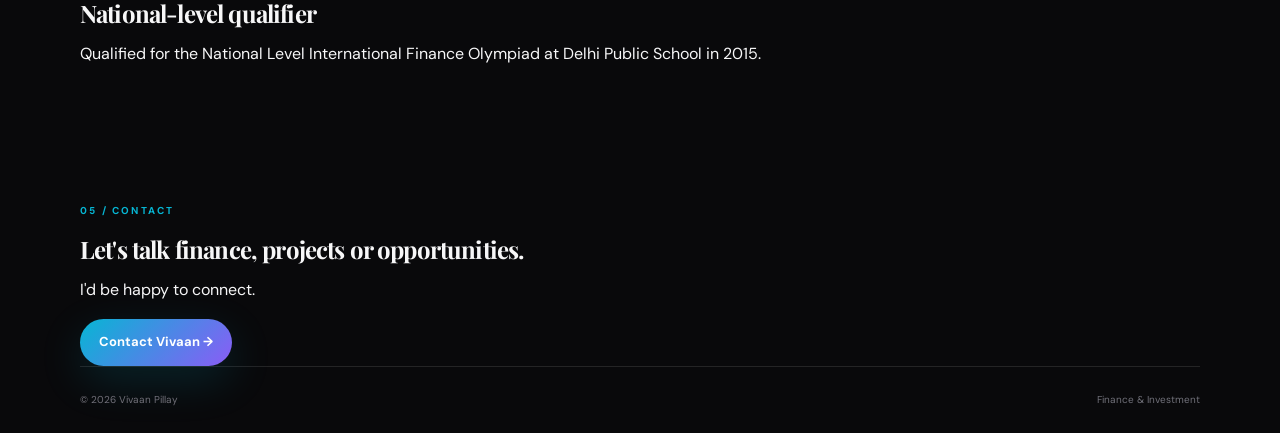
==== commit 58e2284f: "Make homepage bold, recruiter-focused and feature Vivaan Pillay prominently" ====
--- a/index.html
+++ b/index.html
@@ -1,24 +1,17 @@
 <!DOCTYPE html>
 <html lang="en">
 <head>
-  <meta charset="UTF-8" />
-  <meta name="viewport" content="width=device-width, initial-scale=1.0" />
-  <meta name="description" content="Vivaan Pillay, aspiring financial analyst and B.Com Finance & Investment student." />
-  <title>Vivaan Pillay | Finance & Investment</title>
-  <link rel="preconnect" href="https://fonts.googleapis.com">
-  <link rel="preconnect" href="https://fonts.gstatic.com" crossorigin>
-  <link href="https://fonts.googleapis.com/css2?family=DM+Sans:wght@400;500;600;700&family=Playfair+Display:wght@600;700&display=swap" rel="stylesheet">
-  <link rel="stylesheet" href="style.css" />
+<meta charset="UTF-8"><meta name="viewport" content="width=device-width,initial-scale=1.0"><meta name="description" content="Vivaan Pillay | Finance & Investment student and aspiring financial analyst."><title>Vivaan Pillay | Finance & Investment</title><link rel="stylesheet" href="style.css">
 </head>
 <body>
-  <header class="nav-wrap"><nav class="nav container"><a class="brand" href="index.html">Vivaan Pillay<span>.</span></a><button class="menu" aria-label="Open menu">☰</button><div class="nav-links"><a href="about.html">About</a><a href="projects.html">Projects</a><a href="skills.html">Skills</a><a href="leadership.html">Leadership</a><a href="contact.html" class="nav-cta">Let's connect</a></div></nav></header>
-  <main>
-    <section class="hero container"><div class="hero-copy"><p class="eyebrow">ASPIRING FINANCIAL ANALYST • B.COM FINANCE & INVESTMENT</p><h1>Turning numbers into <em>better decisions.</em></h1><p class="hero-text">I'm Vivaan Pillay, a finance and investment student building practical skills in financial analysis, asset allocation, quantitative modelling and research.</p><div class="hero-actions"><a class="button primary" href="projects.html">Explore my work <span>↗</span></a><a class="button ghost" href="contact.html">Get in touch</a></div><div class="mini-stats"><div><strong>5+</strong><span>Practical projects</span></div><div><strong>2029</strong><span>B.Com graduation</span></div><div><strong>CFA</strong><span>Long-term goal</span></div></div></div><div class="hero-card"><div class="card-top"><span>FINANCE / 01</span><span>2026</span></div><div class="orb"><div class="orb-line"></div><div class="orb-dot"></div></div><div class="quote">“The goal isn't to predict the future. It's to make decisions that remain sensible across different futures.”</div><div class="card-footer"><span>Vivaan Pillay</span><span>Portfolio</span></div></div></section>
-    <section class="section container split"><div><p class="eyebrow">01 / ABOUT</p><h2>A finance student with a practical mindset.</h2></div><div class="about-copy"><p>I'm pursuing a Bachelor of Commerce in Finance and Investment at Christ University. My interests sit at the intersection of financial planning, investment strategy, accounting and quantitative analysis.</p><p>I enjoy taking a real-world question, structuring the numbers behind it, comparing alternatives and turning the analysis into a clear recommendation.</p><a class="button ghost" href="about.html">Read my story →</a></div></section>
-    <section class="section projects-section"><div class="container"><p class="eyebrow">02 / SELECTED WORK</p><div class="section-head"><h2>Projects that show how I think.</h2><p>From personal finance planning to macroeconomic research, these projects are where classroom concepts became practical analysis.</p></div><div class="project-grid"><article class="project featured"><div class="project-number">01</div><div><span class="tag">FINANCIAL PLANNING</span><h3>PRARAMBH — Finance '26</h3><p>Designed a multi-goal asset allocation framework using the 50/30/20 budgeting model, long-term expense tracking and SIP strategies.</p></div></article><article class="project"><div class="project-number">02</div><div><span class="tag">QUANTITATIVE ANALYSIS</span><h3>Laptop Acquisition Analysis</h3><p>Compared EMI financing with a sinking fund using opportunity cost, interest impact and liquidity.</p></div></article><article class="project"><div class="project-number">03</div><div><span class="tag">MARKETING STRATEGY</span><h3>Sweet Bite</h3><p>Developed a confectionery brand strategy covering identity, USP, pricing, SWOT, distribution and promotion.</p></div></article></div><a class="button primary section-button" href="projects.html">View all projects →</a></div></section>
-    <section class="section container"><p class="eyebrow">03 / SKILLS</p><div class="section-head"><h2>What I bring to the table.</h2></div><div class="skills-grid"><div class="skill"><span>01</span><h3>Financial Planning</h3><p>Goal-based allocation, capital budgeting, SIP structuring and cash-flow planning.</p></div><div class="skill"><span>02</span><h3>Quantitative Modelling</h3><p>EMI and sinking-fund comparisons, compound interest and scenario planning.</p></div><div class="skill"><span>03</span><h3>Accounting & Reporting</h3><p>Financial statement analysis and structured reporting.</p></div><div class="skill"><span>04</span><h3>Research & Analysis</h3><p>Economic research, competitive analysis and trend interpretation.</p></div></div><a class="button ghost section-button" href="skills.html">Explore my skills →</a></section>
-    <section class="section dark-section"><div class="container"><p class="eyebrow">04 / LEADERSHIP</p><div class="lead-grid"><div><h2>Learning beyond the classroom.</h2><p class="muted">Responsibility, teamwork and analysis.</p></div><div class="timeline"><div><span>CHRIST UNIVERSITY</span><h3>Class Representative</h3></div><div><span>COMMERCE ASSOCIATION</span><h3>Audit Committee Member</h3></div><div><span>DEPARTMENT OF PHYSICAL EDUCATION</span><h3>IT & Tech Coordinator</h3></div></div></div><a class="button dark-button" href="leadership.html">See leadership →</a></div></section>
-    <section class="section container achievement"><div class="achievement-mark">★</div><div><p class="eyebrow">ACHIEVEMENT</p><h2>National-level qualifier</h2><p>Qualified for the National Level International Finance Olympiad at Delhi Public School in 2015.</p></div></section>
-    <section class="contact-section"><div class="container contact"><p class="eyebrow">05 / CONTACT</p><h2>Let's talk finance, projects or opportunities.</h2><p>I'd be happy to connect.</p><a class="button primary" href="contact.html">Contact Vivaan →</a></div></section>
-  </main><footer class="footer container"><span>© 2026 Vivaan Pillay</span><span>Finance & Investment</span></footer><script src="script.js"></script>
+<header class="nav-wrap"><nav class="nav container"><a class="brand" href="index.html">Vivaan Pillay<span>.</span></a><button class="menu" aria-label="Open menu">☰</button><div class="nav-links"><a href="about.html">About</a><a href="projects.html">Projects</a><a href="skills.html">Skills</a><a href="leadership.html">Leadership</a><a href="contact.html" class="nav-cta">Let's connect</a></div></nav></header>
+<main>
+<section class="hero container"><div class="hero-copy"><p class="eyebrow">ASPIRING FINANCIAL ANALYST • B.COM FINANCE & INVESTMENT</p><h1><span style="display:block">VIVAAN</span><span style="display:block;color:var(--cyan)">PILLAY.</span></h1><p class="hero-text">Finance and Investment student focused on financial analysis, asset allocation, quantitative modelling and research. I turn numbers into clear, practical decisions.</p><div class="hero-actions"><a class="button primary" href="projects.html">Explore my work <span>↗</span></a><a class="button ghost" href="contact.html">Get in touch</a></div><div class="mini-stats"><div><strong>5+</strong><span>Practical projects</span></div><div><strong>2029</strong><span>B.Com graduation</span></div><div><strong>CFA</strong><span>Long-term goal</span></div></div></div><div class="hero-card"><div class="card-top"><span>VIVAAN PILLAY / 01</span><span>2026</span></div><div class="orb"><div class="orb-line"></div><div class="orb-dot"></div></div><div class="quote">“Good analysis makes complex decisions easier to understand.”</div><div class="card-footer"><span>Finance & Investment</span><span>Portfolio</span></div></div></section>
+<section class="section container split"><div><p class="eyebrow">01 / PROFILE</p><h2>Analytical thinking. Practical finance.</h2></div><div class="about-copy"><p>I'm pursuing a Bachelor of Commerce in Finance and Investment at Christ University. My interests sit at the intersection of financial planning, investment strategy, accounting and quantitative analysis.</p><p>I enjoy taking a real-world question, structuring the numbers behind it, comparing alternatives and turning the analysis into a clear recommendation.</p><a class="button ghost" href="about.html">Read my story →</a></div></section>
+<section class="section projects-section"><div class="container"><p class="eyebrow">02 / SELECTED WORK</p><div class="section-head"><h2>Projects that show how I think.</h2><p>Practical work across personal finance, quantitative analysis, marketing and macroeconomic research.</p></div><div class="project-grid"><article class="project featured"><div class="project-number">01</div><div><span class="tag">FINANCIAL PLANNING</span><h3>PRARAMBH — Finance '26</h3><p>Multi-goal asset allocation framework using 50/30/20 budgeting, expense tracking and SIP strategies.</p></div></article><article class="project"><div class="project-number">02</div><div><span class="tag">QUANTITATIVE ANALYSIS</span><h3>Laptop Acquisition Analysis</h3><p>Compared EMI financing with a sinking fund using opportunity cost, interest impact and liquidity.</p></div></article><article class="project"><div class="project-number">03</div><div><span class="tag">MARKETING STRATEGY</span><h3>Sweet Bite</h3><p>Built a confectionery brand strategy covering identity, USP, pricing, SWOT, distribution and promotion.</p></div></article></div><a class="button primary section-button" href="projects.html">View all projects →</a></div></section>
+<section class="section container"><p class="eyebrow">03 / SKILLS</p><div class="section-head"><h2>What I bring to the table.</h2></div><div class="skills-grid"><div class="skill"><span>01</span><h3>Financial Planning</h3><p>Goal-based allocation, capital budgeting, SIP structuring and cash-flow planning.</p></div><div class="skill"><span>02</span><h3>Quantitative Modelling</h3><p>EMI and sinking-fund comparisons, compound interest and scenario planning.</p></div><div class="skill"><span>03</span><h3>Accounting & Reporting</h3><p>Financial statement analysis and structured reporting.</p></div><div class="skill"><span>04</span><h3>Research & Analysis</h3><p>Economic research, competitive analysis and trend interpretation.</p></div></div><a class="button ghost section-button" href="skills.html">Explore my skills →</a></section>
+<section class="section dark-section"><div class="container"><p class="eyebrow">04 / LEADERSHIP</p><div class="lead-grid"><div><h2>Learning beyond the classroom.</h2><p class="muted">Responsibility, teamwork and analysis.</p></div><div class="timeline"><div><span>CHRIST UNIVERSITY</span><h3>Class Representative</h3></div><div><span>COMMERCE ASSOCIATION</span><h3>Audit Committee Member</h3></div><div><span>DEPARTMENT OF PHYSICAL EDUCATION</span><h3>IT & Tech Coordinator</h3></div></div></div><a class="button dark-button" href="leadership.html">See leadership →</a></div></section>
+<section class="section container achievement"><div class="achievement-mark">★</div><div><p class="eyebrow">ACHIEVEMENT</p><h2>National-level qualifier</h2><p>Qualified for the National Level International Finance Olympiad at Delhi Public School in 2015.</p></div></section>
+<section class="contact-section"><div class="container contact"><p class="eyebrow">05 / CONTACT</p><h2>Let's talk finance, projects or opportunities.</h2><p>I'd be happy to connect.</p><a class="button primary" href="contact.html">Contact Vivaan →</a></div></section>
+</main><footer class="footer container"><span>© 2026 Vivaan Pillay</span><span>Finance & Investment</span></footer><script src="script.js"></script>
 </body></html>
--- a/style.css
+++ b/style.css
@@ -1 +1,2 @@
-:root{--ink:#171717;--muted:#696969;--paper:#f5f3ee;--line:#d8d4cb;--accent:#b08a42;--dark:#171916}*{box-sizing:border-box}html{scroll-behavior:smooth}body{margin:0;background:var(--paper);color:var(--ink);font-family:'DM Sans',sans-serif;line-height:1.6}.container{width:min(1120px,calc(100% - 48px));margin:auto}.nav-wrap{position:sticky;top:0;z-index:10;background:rgba(245,243,238,.92);backdrop-filter:blur(12px);border-bottom:1px solid var(--line)}.nav{height:72px;display:flex;align-items:center;justify-content:space-between}.brand{font-family:'Playfair Display',serif;font-size:28px;color:var(--ink);text-decoration:none}.brand span{color:var(--accent)}.nav-links{display:flex;align-items:center;gap:28px}.nav-links a{color:var(--ink);text-decoration:none;font-size:14px}.nav-cta{border:1px solid var(--ink);padding:9px 15px;border-radius:100px}.menu{display:none;background:none;border:0;font-size:22px}.hero{min-height:calc(100vh - 72px);display:grid;grid-template-columns:1.1fr .9fr;gap:70px;align-items:center;padding:80px 0}.eyebrow{font-size:11px;letter-spacing:.16em;font-weight:700;color:var(--muted);margin:0 0 18px}.hero h1,h2{font-family:'Playfair Display',serif;line-height:1.08;margin:0}.hero h1{font-size:clamp(52px,7vw,88px);max-width:760px;letter-spacing:-.04em}.hero h1 em{font-weight:600;color:#80662e}.hero-text{font-size:18px;color:var(--muted);max-width:650px;margin:28px 0}.hero-actions{display:flex;gap:12px}.button{display:inline-flex;align-items:center;gap:10px;padding:13px 19px;border-radius:100px;text-decoration:none;font-weight:600;font-size:14px}.primary{background:var(--ink);color:#fff}.ghost{border:1px solid var(--line);color:var(--ink)}.mini-stats{display:flex;gap:40px;margin-top:62px}.mini-stats div{display:grid;gap:2px}.mini-stats strong{font-family:'Playfair Display',serif;font-size:25px}.mini-stats span{font-size:12px;color:var(--muted)}.hero-card{background:#20221e;color:#f8f5ed;min-height:470px;padding:28px;display:flex;flex-direction:column;position:relative;overflow:hidden}.card-top,.card-footer{display:flex;justify-content:space-between;font-size:10px;letter-spacing:.12em;color:#bcb9ae}.orb{width:280px;height:280px;border:1px solid #8c8b80;border-radius:50%;margin:45px auto;position:relative}.orb:before,.orb:after{content:'';position:absolute;inset:35px;border:1px solid #65665e;border-radius:50%}.orb:after{inset:80px}.orb-line{position:absolute;top:50%;left:-20px;right:-20px;border-top:1px solid #a08b5a;transform:rotate(-25deg)}.orb-dot{position:absolute;width:12px;height:12px;border-radius:50%;background:#b08a42;top:57px;right:43px}.quote{font-family:'Playfair Display',serif;font-size:20px;line-height:1.35;margin-top:auto;max-width:410px}.card-footer{margin-top:25px}.section{padding:120px 0}.split{display:grid;grid-template-columns:1fr 1.2fr;gap:90px}.section h2{font-size:clamp(38px,5vw,62px);letter-spacing:-.03em}.about-copy{font-size:17px;color:#444}.education{display:grid;grid-template-columns:1fr 1fr;gap:30px;margin-top:45px;border-top:1px solid var(--line);padding-top:25px}.education div{display:grid;gap:5px}.education span,.education small{font-size:12px;color:var(--muted)}.education strong{font-size:15px}.projects-section{background:#eae7df}.section-head{display:flex;justify-content:space-between;align-items:end;gap:40px;margin-bottom:50px}.section-head p{max-width:430px;color:var(--muted);margin:0}.project-grid{display:grid;grid-template-columns:1fr 1fr;gap:1px;background:var(--line);border:1px solid var(--line)}.project{background:var(--paper);padding:38px;display:grid;grid-template-columns:50px 1fr;gap:20px;min-height:280px}.project.featured{grid-column:span 2;background:#20221e;color:#fff}.project-number{font-family:'Playfair Display',serif;font-size:22px;color:var(--accent)}.tag{font-size:10px;letter-spacing:.13em;font-weight:700;color:var(--muted)}.featured .tag{color:#b9ad8d}.project h3{font-family:'Playfair Display',serif;font-size:31px;margin:10px 0}.project p{color:#777;max-width:620px}.featured p{color:#c5c2b9}.project-meta{display:flex;gap:9px;flex-wrap:wrap;margin-top:25px}.project-meta span{font-size:11px;border:1px solid var(--line);padding:5px 9px;border-radius:100px;color:var(--muted)}.featured .project-meta span{border-color:#55584f;color:#d5d0c2}.skills-grid{display:grid;grid-template-columns:repeat(4,1fr);gap:0;margin-top:50px;border-top:1px solid var(--line)}.skill{padding:30px 24px 20px;border-right:1px solid var(--line)}.skill:last-child{border:0}.skill span{font-size:11px;color:var(--accent)}.skill h3{font-family:'Playfair Display',serif;font-size:23px}.skill p{font-size:14px;color:var(--muted)}.dark-section{background:var(--dark);color:#f4f1e9}.lead-grid{display:grid;grid-template-columns:1fr 1.2fr;gap:90px}.muted{color:#aaa;margin-top:25px}.timeline{border-top:1px solid #464840}.timeline div{padding:25px 0;border-bottom:1px solid #464840}.timeline span{font-size:10px;letter-spacing:.12em;color:#a99b75}.timeline h3{margin:5px 0;font-family:'Playfair Display',serif;font-size:25px}.timeline p{color:#aaa;margin:0}.achievement{display:flex;gap:35px;align-items:center}.achievement-mark{width:65px;height:65px;border:1px solid var(--accent);display:grid;place-items:center;color:var(--accent);font-size:25px;border-radius:50%}.achievement p{color:var(--muted)}.contact-section{background:#dcd7ca;padding:120px 0}.contact{max-width:1120px}.contact h2{max-width:780px}.contact>p:not(.eyebrow){color:#555;max-width:570px;margin:25px 0 35px}.contact-links{display:flex;gap:25px;flex-wrap:wrap}.contact-links a{color:var(--ink);font-weight:700;text-decoration:none;border-bottom:1px solid var(--ink);padding-bottom:3px}.footer{padding:25px 0;display:flex;justify-content:space-between;font-size:11px;color:var(--muted)}@media(max-width:800px){.container{width:min(100% - 32px,600px)}.nav-links{display:none}.menu{display:block}.hero,.split,.lead-grid{grid-template-columns:1fr}.hero{padding:65px 0;gap:45px}.hero-card{min-height:400px}.mini-stats{gap:20px;flex-wrap:wrap}.section{padding:80px 0}.section-head{display:block}.section-head p{margin-top:20px}.project-grid{grid-template-columns:1fr}.project.featured{grid-column:auto}.skills-grid{grid-template-columns:1fr 1fr}.skill:nth-child(2){border-right:0}.skill:nth-child(3),.skill:nth-child(4){border-top:1px solid var(--line)}.education{grid-template-columns:1fr}.achievement{align-items:flex-start}.footer{display:block}.footer span{display:block;margin:5px 0}}
+@import url('https://fonts.googleapis.com/css2?family=DM+Sans:wght@400;500;600;700&family=Playfair+Display:wght@600;700&family=Space+Mono:wght@400;700&display=swap');
+:root{--bg:#09090B;--bg2:#121218;--surface:#18181d;--surface2:#27272A;--text:#f7f7f8;--muted:#a1a1aa;--line:rgba(255,255,255,.11);--cyan:#06B6D4;--violet:#8B5CF6;--green:#22C55E;--gold:#e5e7eb}*{box-sizing:border-box}html{scroll-behavior:smooth}body{margin:0;color:var(--text);font-family:'DM Sans',sans-serif;line-height:1.6;overflow-x:hidden;background:#09090B}body:before{content:'';position:fixed;inset:-30%;z-index:-2;pointer-events:none;background:radial-gradient(circle at 20% 30%,rgba(6,182,212,.13),transparent 22%),radial-gradient(circle at 78% 22%,rgba(139,92,246,.14),transparent 24%),radial-gradient(circle at 60% 85%,rgba(34,197,94,.08),transparent 20%);animation:ambient 16s ease-in-out infinite alternate}body:after{content:'';position:fixed;inset:0;z-index:-1;pointer-events:none;opacity:.13;background-image:linear-gradient(rgba(255,255,255,.04) 1px,transparent 1px),linear-gradient(90deg,rgba(255,255,255,.04) 1px,transparent 1px);background-size:55px 55px;animation:gridMove 20s linear infinite}.container{width:min(1120px,calc(100% - 48px));margin:auto}.nav-wrap{position:sticky;top:0;z-index:100;background:rgba(9,9,11,.78);backdrop-filter:blur(20px);border-bottom:1px solid var(--line)}.nav{height:76px;display:flex;align-items:center;justify-content:space-between}.brand{font-family:'Playfair Display',serif;font-size:29px;color:var(--text);text-decoration:none;letter-spacing:-.03em}.brand span{color:var(--cyan)}.nav-links{display:flex;align-items:center;gap:27px}.nav-links a{color:#b4b4bc;text-decoration:none;font-size:13px;position:relative;transition:.3s}.nav-links a:not(.nav-cta):after{content:'';position:absolute;left:0;bottom:-7px;width:0;height:2px;background:linear-gradient(90deg,var(--cyan),var(--violet));transition:.3s}.nav-links a:hover{color:#fff}.nav-links a:hover:after{width:100%}.nav-cta{border:1px solid rgba(6,182,212,.55);padding:9px 16px;border-radius:100px!important;color:#fff!important}.nav-cta:hover{background:var(--cyan);color:#09090B!important}.menu{display:none;background:none;color:var(--text);border:0;font-size:23px}.eyebrow{font-size:10px;letter-spacing:.22em;font-weight:700;color:var(--cyan);margin:0 0 18px}h1,h2,h3{font-family:'Playfair Display',serif;line-height:1.02;margin:0;letter-spacing:-.035em}h1 em,h2 em{font-weight:600;color:var(--cyan)}.button{display:inline-flex;align-items:center;gap:10px;padding:13px 19px;border-radius:100px;text-decoration:none;font-weight:700;font-size:13px;transition:.3s}.button:hover{transform:translateY(-4px)}.primary{background:linear-gradient(135deg,var(--cyan),var(--violet));color:#fff;box-shadow:0 14px 45px rgba(6,182,212,.16)}.primary:hover{box-shadow:0 18px 55px rgba(139,92,246,.28)}.ghost{border:1px solid #52525b;color:var(--text)}.ghost:hover{border-color:var(--cyan);color:var(--cyan)}.section{padding:120px 0}.footer{padding:25px 0;display:flex;justify-content:space-between;font-size:10px;color:#71717a;border-top:1px solid var(--line)}.about-hero{min-height:610px;padding:100px 0 80px;display:grid;grid-template-columns:130px 1fr;align-items:center;gap:50px}.about-label{writing-mode:vertical-rl;color:var(--cyan);font-size:10px;letter-spacing:.2em;font-weight:700}.about-title{font-family:'Playfair Display',serif;font-size:clamp(70px,12vw,155px);line-height:.78;letter-spacing:-.075em;display:grid;animation:aboutReveal 1.1s both}.about-outline{color:transparent;-webkit-text-stroke:1px var(--violet)}.about-intro{grid-column:2;max-width:620px;color:#c4c4ca;margin-top:-80px;font-size:19px;animation:fadeUp 1s .3s both}.about-content{border-top:1px solid var(--line)}.split{display:grid;grid-template-columns:1fr 1.2fr;gap:90px}.about-copy{font-size:17px;color:#b4b4bc}.about-copy p{margin-top:0;margin-bottom:22px}.about-content h2{font-size:clamp(52px,6vw,82px)}.education{display:grid;grid-template-columns:1fr 1fr;gap:30px;margin-top:45px;border-top:1px solid var(--line);padding-top:25px}.education div{display:grid;gap:5px}.education span,.education small{font-size:11px;color:var(--muted)}.education strong{font-size:14px}.about-marquee{overflow:hidden;border-top:1px solid var(--line);border-bottom:1px solid var(--line);padding:18px 0;color:var(--cyan);font-family:'Playfair Display',serif;font-size:28px;white-space:nowrap}.about-marquee div{display:inline-block;animation:marquee 20s linear infinite}.about-next{text-align:center}.about-next h2{max-width:700px;font-size:clamp(45px,5vw,70px);margin:0 auto 30px}.project-hero{min-height:540px;padding:100px 0 80px;display:flex;align-items:end;justify-content:space-between}.project-hero h1{font-size:clamp(70px,10vw,135px);letter-spacing:-.075em}.project-counter{width:145px;height:145px;border:1px solid #52525b;border-radius:50%;display:grid;place-items:center;text-align:center;animation:counterSpin 1.2s both;background:rgba(39,39,42,.5)}.project-counter strong{font-family:'Playfair Display';font-size:44px;color:var(--cyan)}.project-counter span{font-size:9px;letter-spacing:.14em;color:#a1a1aa}.case-list{border-top:1px solid var(--line)}.case{display:grid;grid-template-columns:80px 1fr 50px;gap:25px;padding:45px 20px;border-bottom:1px solid var(--line);position:relative;overflow:hidden;transition:.4s}.case:before{content:'';position:absolute;inset:0;background:linear-gradient(90deg,rgba(6,182,212,.09),rgba(139,92,246,.07),transparent 65%);transform:translateX(-100%);transition:.5s}.case:hover:before{transform:none}.case:hover{padding-left:35px}.case.featured{background:rgba(39,39,42,.32)}.case-index{font-family:'Playfair Display';font-size:22px;color:var(--cyan);position:relative}.case-body{position:relative}.tag{font-size:9px;letter-spacing:.16em;font-weight:700;color:var(--green)}.case h2{font-size:clamp(30px,4vw,50px);margin:9px 0}.case p{color:#a1a1aa;max-width:700px}.case-arrow{font-size:28px;color:#71717a;position:relative;transition:.4s}.case:hover .case-arrow{color:var(--cyan);transform:rotate(45deg)}.project-meta{display:flex;gap:9px;flex-wrap:wrap;margin-top:25px}.project-meta span{font-size:10px;border:1px solid #52525b;padding:5px 9px;border-radius:100px;color:#b4b4bc}.skills-hero{min-height:560px;padding:100px 0;display:grid;grid-template-columns:1fr 330px;align-items:center;gap:60px}.skills-hero h1{font-size:clamp(62px,8vw,108px);letter-spacing:-.065em}.skills-hero h1 span{color:var(--cyan)}.skill-orbit{width:290px;height:290px;border:1px solid #52525b;border-radius:50%;position:relative;display:grid;place-items:center;animation:orbitFloat 5s ease-in-out infinite}.skill-orbit:before,.skill-orbit:after{content:'';position:absolute;border:1px solid #3f3f46;border-radius:50%}.skill-orbit:before{inset:35px}.skill-orbit:after{inset:75px}.skill-orbit i{position:absolute;width:8px;height:8px;border-radius:50%;background:var(--cyan);animation:orbitDot 4s linear infinite}.skill-orbit i:first-child{top:12px}.skill-orbit i:last-child{bottom:28px;right:32px;animation-delay:2s;background:var(--violet)}.skill-orbit b{font-family:'Playfair Display';font-size:38px;color:var(--cyan);z-index:2}.skill-orbit small{position:absolute;bottom:55px;text-align:center;font-size:8px;letter-spacing:.18em;color:#a1a1aa}.skills-showcase{border-top:1px solid var(--line)}.skill-row{display:grid;grid-template-columns:70px 1fr 100px;gap:25px;padding:35px 10px;border-bottom:1px solid var(--line);align-items:start;transition:.35s}.skill-row:hover{background:rgba(6,182,212,.04);padding-left:25px}.skill-row>span{color:var(--cyan);font-family:'Playfair Display';font-size:18px}.skill-row h2{font-size:31px}.skill-row p{color:#a1a1aa;max-width:650px;margin:8px 0 0}.skill-row strong{font-size:9px;letter-spacing:.16em;color:#71717a;text-align:right;padding-top:8px}.skill-details{display:grid;grid-template-columns:1fr 1fr;gap:70px}.skill-details h2{font-size:34px;margin-bottom:12px}.skill-details p{color:#a1a1aa}.lead-hero{min-height:590px;padding:100px 0;position:relative}.lead-hero h1{font-size:clamp(75px,11vw,150px);letter-spacing:-.08em;line-height:.78;animation:leadDrop 1s both}.lead-hero-note{position:absolute;right:0;bottom:100px;max-width:310px;color:#a1a1aa;border-left:2px solid var(--violet);padding-left:20px}.timeline-unique{position:relative;padding:60px 0 100px}.timeline-line{position:absolute;left:50%;top:0;bottom:0;width:2px;background:linear-gradient(var(--cyan),var(--violet),var(--green));transform:translateX(-50%)}.lead-item{width:50%;padding:25px 70px 55px 0;display:grid;grid-template-columns:58px 1fr;gap:20px;position:relative}.lead-item.offset{margin-left:50%;padding:25px 0 55px 70px}.lead-dot{width:58px;height:58px;border:1px solid #52525b;border-radius:50%;display:grid;place-items:center;color:var(--cyan);font-family:'Playfair Display';background:#121218;transition:.4s}.lead-item:hover .lead-dot{background:var(--cyan);color:#09090B;transform:scale(1.1) rotate(12deg)}.lead-item span{font-size:9px;letter-spacing:.14em;color:var(--green)}.lead-item h2{font-size:30px;margin:5px 0}.lead-item p{color:#a1a1aa;margin:0}.achievement-banner{border-top:1px solid var(--line);border-bottom:1px solid var(--line);padding:70px 0;background:linear-gradient(90deg,rgba(139,92,246,.06),rgba(6,182,212,.06))}.achievement-banner .container{display:grid;grid-template-columns:220px 1fr;gap:50px;align-items:center}.achievement-year{font-family:'Playfair Display';font-size:110px;color:transparent;-webkit-text-stroke:1px var(--violet);animation:yearPulse 3s ease-in-out infinite}.achievement-banner h2{font-size:45px}.achievement-banner p:not(.eyebrow){color:#a1a1aa;max-width:650px}.contact-terminal{padding:100px 0;background:radial-gradient(circle at 85% 50%,rgba(6,182,212,.11),transparent 25%)}.terminal-window{border:1px solid #52525b;background:#0c0c10;box-shadow:0 30px 100px rgba(0,0,0,.5);animation:terminalIn 1s both}.terminal-bar{height:48px;border-bottom:1px solid #27272a;display:flex;align-items:center;gap:7px;padding:0 18px;font-family:'Space Mono',monospace;color:#71717a;font-size:10px}.terminal-bar span{width:8px;height:8px;border:1px solid #71717a;border-radius:50%}.terminal-bar b{margin-left:auto;font-weight:400}.terminal-content{padding:80px clamp(25px,7vw,90px)}.terminal-line,.terminal-cursor{font-family:'Space Mono',monospace;font-size:12px;color:var(--green)}.terminal-content h1{font-size:clamp(60px,9vw,115px);letter-spacing:-.07em;margin:35px 0 25px}.terminal-copy{max-width:590px;color:#a1a1aa;font-size:17px}.terminal-cursor{margin-top:60px}.terminal-cursor span{color:#71717a}.contact-next h2{font-size:clamp(48px,6vw,72px);margin-bottom:30px}.contact-links{display:flex;gap:25px;flex-wrap:wrap;margin-top:40px}.contact-links a{color:var(--text);font-weight:700;text-decoration:none;border-bottom:1px solid #52525b;padding-bottom:4px;transition:.3s}.contact-links a:hover{color:var(--cyan);border-color:var(--cyan)}@keyframes ambient{0%{transform:translate3d(-2%,0,0) scale(1)}50%{transform:translate3d(2%,-2%,0) scale(1.05)}100%{transform:translate3d(-1%,2%,0) scale(1.02)}}@keyframes gridMove{to{transform:translate3d(55px,55px,0)}}@keyframes aboutReveal{from{opacity:0;transform:translateX(-60px);clip-path:inset(0 100% 0 0)}to{opacity:1;transform:none;clip-path:inset(0 0 0 0)}}@keyframes fadeUp{from{opacity:0;transform:translateY(30px)}to{opacity:1;transform:none}}@keyframes marquee{to{transform:translateX(-50%)}}@keyframes counterSpin{from{opacity:0;transform:rotate(-180deg) scale(.5)}to{opacity:1;transform:none}}@keyframes orbitFloat{0%,100%{transform:translateY(0)}50%{transform:translateY(-15px) rotate(4deg)}}@keyframes orbitDot{to{transform:rotate(360deg) translateX(135px) rotate(-360deg)}}@keyframes leadDrop{from{opacity:0;transform:translateY(-60px);letter-spacing:.05em}to{opacity:1;transform:none;letter-spacing:-.075em}}@keyframes yearPulse{50%{transform:scale(1.05);color:#18181d}}@keyframes terminalIn{from{opacity:0;transform:translateY(40px) scale(.98);filter:blur(5px)}to{opacity:1;transform:none;filter:none}}@media(max-width:800px){.container{width:min(100% - 32px,600px)}.nav-links{display:none}.menu{display:block}.nav-links.open{display:flex;position:absolute;top:76px;left:0;right:0;background:#09090B;padding:20px 16px;flex-direction:column;align-items:stretch;border-bottom:1px solid var(--line)}.nav-links.open a{padding:8px}.section{padding:80px 0}.about-hero{min-height:520px;grid-template-columns:1fr;padding:70px 0}.about-label{writing-mode:initial}.about-intro{grid-column:1;margin-top:0}.about-title{font-size:19vw}.split,.skill-details{grid-template-columns:1fr}.education{grid-template-columns:1fr}.project-hero{min-height:450px;display:block;padding-top:75px}.project-counter{margin-top:50px;width:110px;height:110px}.project-counter strong{font-size:34px}.case{grid-template-columns:45px 1fr 25px;padding:35px 0}.case:hover{padding-left:10px}.skills-hero{grid-template-columns:1fr;min-height:650px}.skill-orbit{width:250px;height:250px;margin:auto}.skill-row{grid-template-columns:45px 1fr;padding:28px 0}.skill-row strong{display:none}.lead-hero{min-height:540px;padding-top:75px}.lead-hero-note{position:static;margin-top:60px}.timeline-line{left:28px}.lead-item,.lead-item.offset{width:100%;margin:0;padding:25px 0 50px 0;grid-template-columns:58px 1fr}.achievement-banner .container{grid-template-columns:1fr;gap:15px}.achievement-year{font-size:80px}.achievement-banner h2{font-size:35px}.terminal-content{padding:55px 24px}.footer{gap:15px;flex-direction:column}}@media(prefers-reduced-motion:reduce){*,*:before,*:after{animation-duration:.01ms!important;animation-iteration-count:1!important;scroll-behavior:auto!important}}
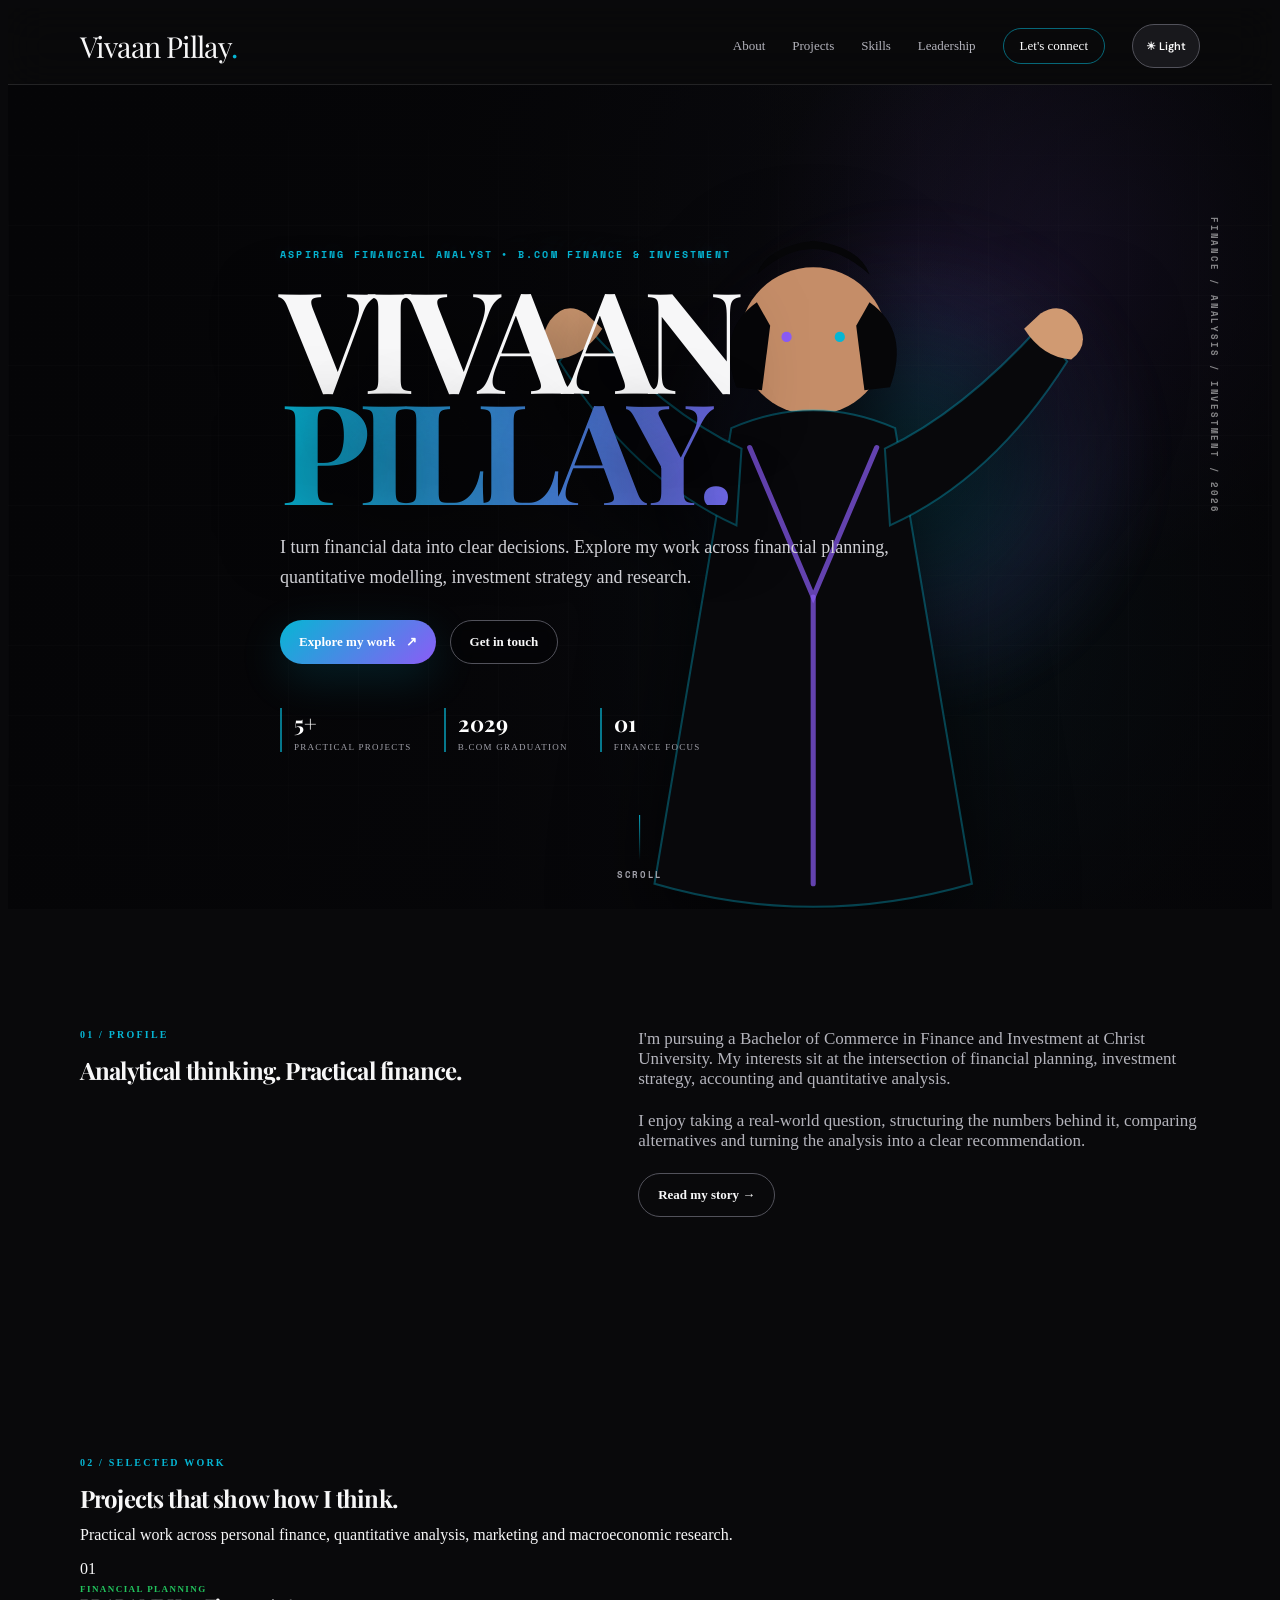
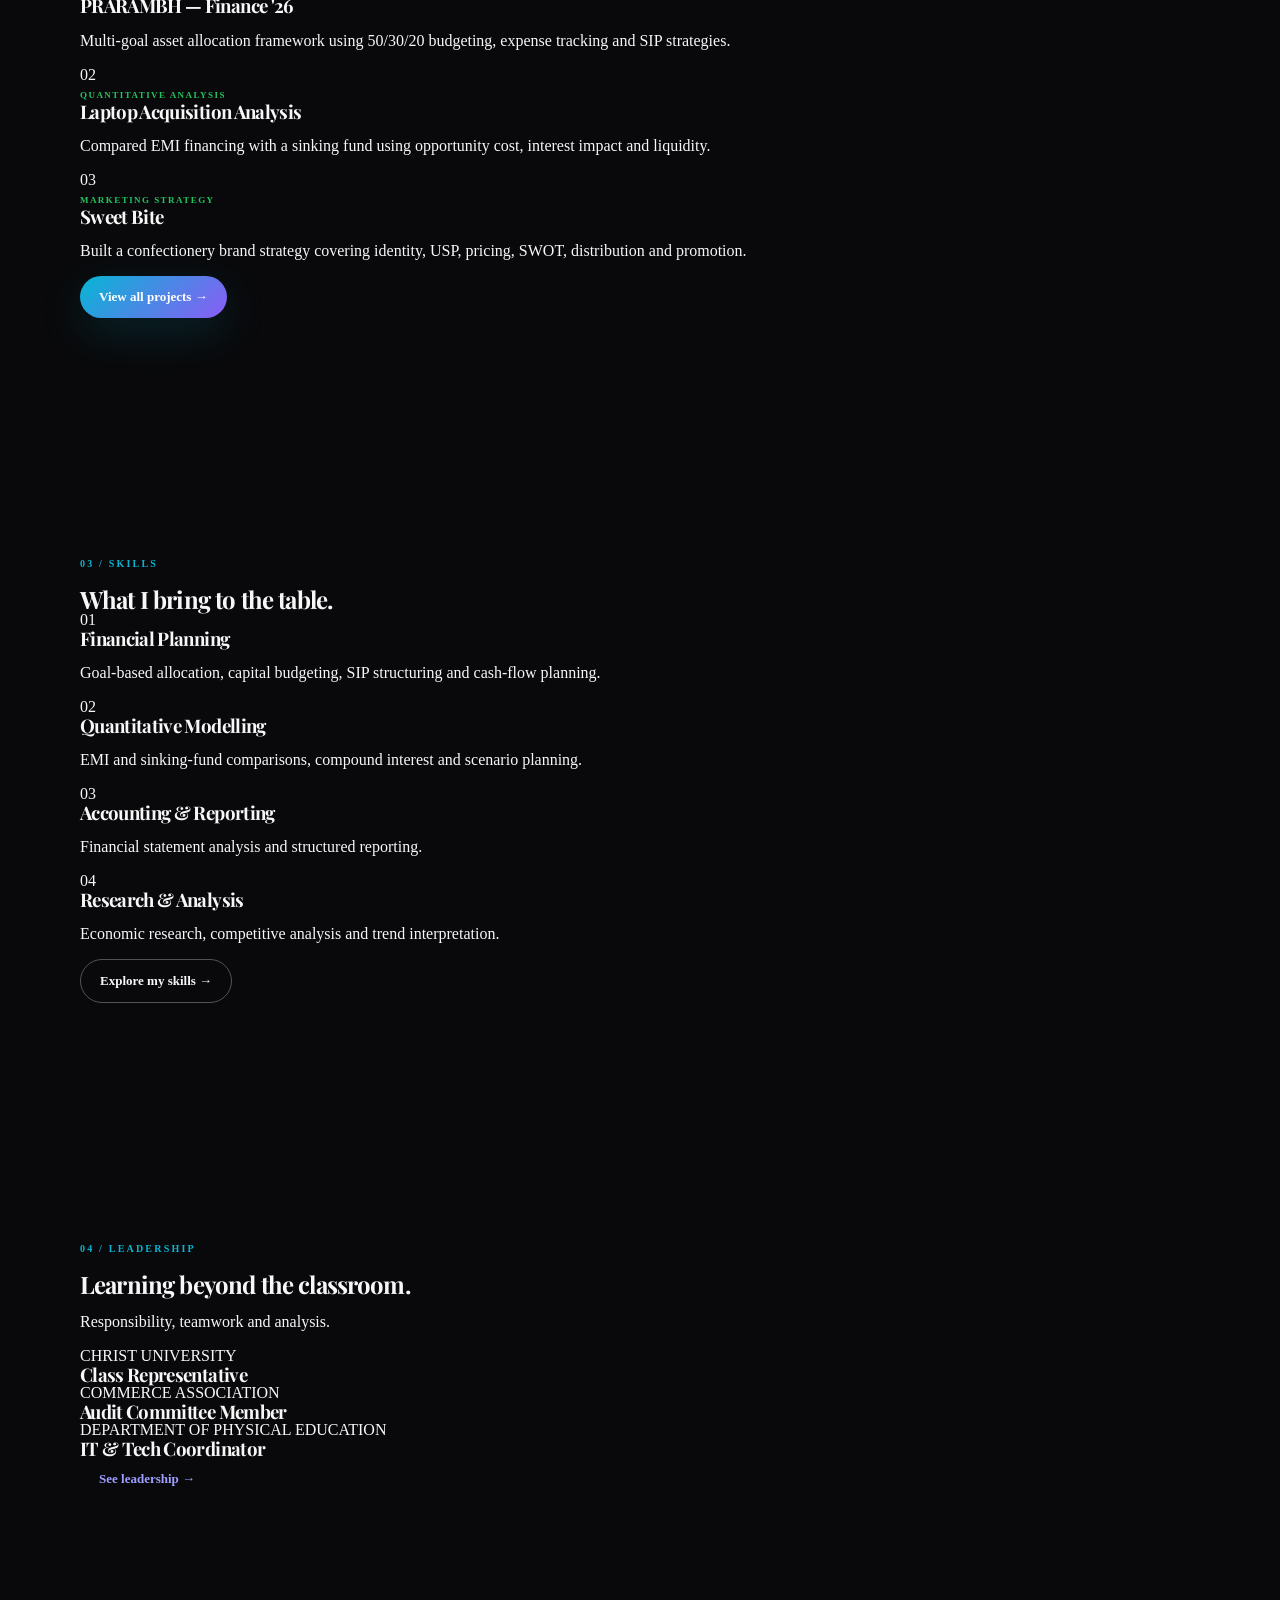
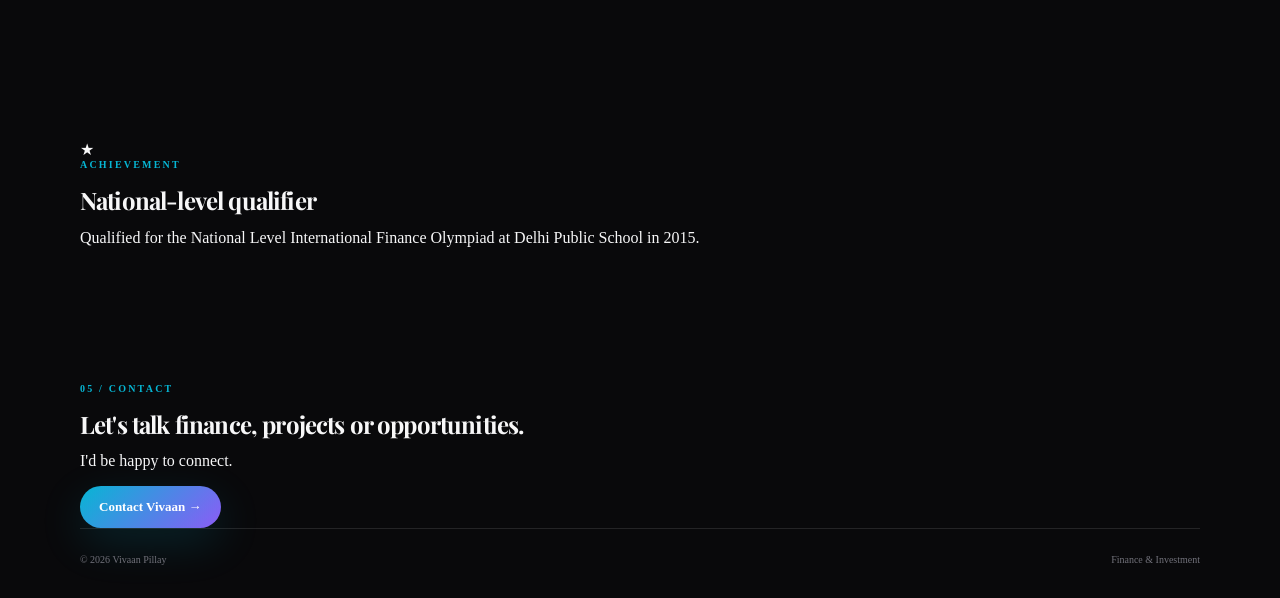
==== commit d9540a6f: "Redesign homepage with animated finance hero" ====
--- a/index.html
+++ b/index.html
@@ -2,11 +2,54 @@
 <html lang="en">
 <head>
 <meta charset="UTF-8"><meta name="viewport" content="width=device-width,initial-scale=1.0"><meta name="description" content="Vivaan Pillay | Finance & Investment student and aspiring financial analyst."><title>Vivaan Pillay | Finance & Investment</title><link rel="stylesheet" href="style.css">
+<style>
+/* Homepage hero inspired by the supplied cinematic money-throwing reference. */
+.money-hero{position:relative;min-height:calc(100vh - 76px);display:grid;align-items:center;overflow:hidden;background:radial-gradient(circle at 72% 48%,rgba(6,182,212,.13),transparent 24%),radial-gradient(circle at 84% 22%,rgba(139,92,246,.16),transparent 25%),linear-gradient(120deg,#050507 0%,#0b0b10 48%,#07070a 100%);isolation:isolate}
+.money-hero:before{content:"";position:absolute;inset:0;z-index:-2;background:linear-gradient(90deg,rgba(5,5,7,.98) 0%,rgba(5,5,7,.88) 36%,rgba(5,5,7,.25) 72%,rgba(5,5,7,.72) 100%),radial-gradient(circle at 72% 65%,rgba(6,182,212,.08),transparent 35%)}
+.money-hero:after{content:"";position:absolute;inset:0;z-index:-1;opacity:.18;background-image:linear-gradient(rgba(255,255,255,.07) 1px,transparent 1px),linear-gradient(90deg,rgba(255,255,255,.07) 1px,transparent 1px);background-size:70px 70px;mask-image:linear-gradient(to bottom,transparent,#000 18%,#000 80%,transparent)}
+.hero-stage{position:absolute;inset:0;pointer-events:none;z-index:0}
+.hero-glow{position:absolute;width:520px;height:520px;right:8%;top:14%;border-radius:50%;background:radial-gradient(circle,rgba(6,182,212,.16),rgba(139,92,246,.07) 42%,transparent 70%);filter:blur(12px);animation:heroGlow 6s ease-in-out infinite alternate}
+.hero-person{position:absolute;right:12%;bottom:-2%;width:min(48vw,650px);height:92%;display:grid;place-items:center;filter:drop-shadow(0 30px 50px rgba(0,0,0,.75));animation:personFloat 5s ease-in-out infinite}
+.hero-person svg{width:100%;height:100%;overflow:visible}
+.hero-person .body{fill:#08080b;stroke:rgba(6,182,212,.35);stroke-width:2}.hero-person .highlight{fill:none;stroke:rgba(139,92,246,.7);stroke-width:5;stroke-linecap:round}.hero-person .skin{fill:#c58d68}.hero-person .money-hand{fill:#d09a72}
+.money-field{position:absolute;inset:-5% -4%;overflow:hidden}
+.bill{position:absolute;width:72px;height:34px;border:1px solid rgba(220,255,205,.72);border-radius:4px;background:linear-gradient(135deg,#8fae73,#d9e6bd 48%,#73945e);box-shadow:0 8px 20px rgba(0,0,0,.35);opacity:0;animation:moneyFly var(--duration) linear infinite;animation-delay:var(--delay);transform:translate3d(0,0,0) rotate(var(--rot));}
+.bill:before{content:"$";position:absolute;inset:4px;border:1px solid rgba(35,65,31,.35);display:grid;place-items:center;color:rgba(35,65,31,.8);font:700 15px Georgia,serif;border-radius:2px}.bill:after{content:"";position:absolute;width:9px;height:9px;left:8px;top:11px;border-radius:50%;border:1px solid rgba(35,65,31,.35)}
+.bill:nth-child(1){left:6%;top:12%;--duration:8s;--delay:-1s;--rot:-24deg}.bill:nth-child(2){left:18%;top:5%;--duration:10s;--delay:-5s;--rot:18deg}.bill:nth-child(3){left:30%;top:22%;--duration:9s;--delay:-3s;--rot:-35deg}.bill:nth-child(4){left:43%;top:8%;--duration:11s;--delay:-8s;--rot:28deg}.bill:nth-child(5){left:57%;top:16%;--duration:8.5s;--delay:-2s;--rot:-12deg}.bill:nth-child(6){left:70%;top:6%;--duration:10s;--delay:-6s;--rot:35deg}.bill:nth-child(7){left:83%;top:20%;--duration:9.5s;--delay:-4s;--rot:-18deg}.bill:nth-child(8){left:91%;top:7%;--duration:12s;--delay:-10s;--rot:22deg}.bill:nth-child(9){left:2%;top:40%;--duration:9s;--delay:-6s;--rot:42deg}.bill:nth-child(10){left:14%;top:52%;--duration:11s;--delay:-9s;--rot:-20deg}.bill:nth-child(11){left:26%;top:39%;--duration:8s;--delay:-4s;--rot:12deg}.bill:nth-child(12){left:39%;top:58%;--duration:10s;--delay:-7s;--rot:-32deg}.bill:nth-child(13){left:52%;top:44%;--duration:9s;--delay:-1s;--rot:25deg}.bill:nth-child(14){left:66%;top:55%;--duration:11s;--delay:-5s;--rot:-14deg}.bill:nth-child(15){left:78%;top:42%;--duration:8.5s;--delay:-3s;--rot:33deg}.bill:nth-child(16){left:94%;top:50%;--duration:10s;--delay:-8s;--rot:-28deg}.bill:nth-child(17){left:7%;top:72%;--duration:10s;--delay:-2s;--rot:17deg}.bill:nth-child(18){left:21%;top:84%;--duration:9s;--delay:-6s;--rot:-37deg}.bill:nth-child(19){left:36%;top:70%;--duration:12s;--delay:-9s;--rot:29deg}.bill:nth-child(20){left:49%;top:88%;--duration:8.5s;--delay:-4s;--rot:-18deg}.bill:nth-child(21){left:62%;top:73%;--duration:10s;--delay:-7s;--rot:41deg}.bill:nth-child(22){left:75%;top:86%;--duration:9.5s;--delay:-1s;--rot:-25deg}.bill:nth-child(23){left:88%;top:70%;--duration:11s;--delay:-5s;--rot:15deg}.bill:nth-child(24){left:97%;top:83%;--duration:8s;--delay:-3s;--rot:-34deg}
+.money-hero .hero-copy{position:relative;z-index:3;padding:105px 0 100px;max-width:720px}.money-hero .hero-copy .eyebrow{font-family:'Space Mono',monospace;text-shadow:0 0 20px rgba(6,182,212,.35)}.money-hero h1{font-size:clamp(74px,11vw,155px);line-height:.8;letter-spacing:-.075em;text-shadow:0 20px 70px rgba(0,0,0,.65)}.money-hero h1 .name-line{display:block}.money-hero h1 .accent-line{display:block;color:transparent;background:linear-gradient(90deg,#06b6d4,#8b5cf6 75%);-webkit-background-clip:text;background-clip:text}.money-hero .hero-text{max-width:620px;font-size:18px;line-height:1.65;color:#d0d0d5;margin:28px 0}.money-hero .hero-actions{display:flex;gap:14px;flex-wrap:wrap}.money-hero .mini-stats{display:flex;gap:32px;margin-top:44px;flex-wrap:wrap}.money-hero .mini-stats div{display:grid;gap:4px;border-left:2px solid rgba(6,182,212,.65);padding-left:12px}.money-hero .mini-stats strong{font-family:'Playfair Display',serif;font-size:22px;color:#fff}.money-hero .mini-stats span{font-size:9px;letter-spacing:.14em;text-transform:uppercase;color:#a1a1aa}.hero-kicker{position:absolute;right:4%;top:16%;z-index:2;font:700 9px 'Space Mono',monospace;letter-spacing:.2em;color:rgba(255,255,255,.5);writing-mode:vertical-rl}.hero-scroll{position:absolute;bottom:28px;left:50%;transform:translateX(-50%);z-index:4;font:700 9px 'Space Mono',monospace;letter-spacing:.18em;color:#a1a1aa;display:grid;gap:8px;justify-items:center}.hero-scroll:before{content:"";width:1px;height:45px;background:linear-gradient(var(--cyan),transparent);animation:scrollPulse 1.8s ease-in-out infinite}
+@keyframes moneyFly{0%{opacity:0;transform:translate3d(-40px,-70px,0) rotate(var(--rot)) scale(.72)}8%{opacity:.95}45%{opacity:.82}100%{opacity:0;transform:translate3d(90px,calc(100vh + 120px),0) rotate(calc(var(--rot) + 420deg)) scale(1.02)}}
+@keyframes personFloat{0%,100%{transform:translateY(0) rotate(-.4deg)}50%{transform:translateY(-10px) rotate(.4deg)}}@keyframes heroGlow{0%{transform:scale(.92);opacity:.55}100%{transform:scale(1.08);opacity:1}}@keyframes scrollPulse{0%,100%{opacity:.35;transform:scaleY(.65);transform-origin:top}50%{opacity:1;transform:scaleY(1)}}
+html[data-theme="light"] .money-hero{background:linear-gradient(120deg,#eef5f7 0%,#f7f8fb 48%,#eef2fa 100%)}html[data-theme="light"] .money-hero:before{background:linear-gradient(90deg,rgba(247,248,251,.98) 0%,rgba(247,248,251,.9) 36%,rgba(247,248,251,.38) 72%,rgba(247,248,251,.72) 100%),radial-gradient(circle at 72% 65%,rgba(8,145,178,.1),transparent 35%)}html[data-theme="light"] .money-hero:after{background-image:linear-gradient(rgba(17,24,39,.055) 1px,transparent 1px),linear-gradient(90deg,rgba(17,24,39,.055) 1px,transparent 1px)}html[data-theme="light"] .money-hero .hero-text{color:#374151}.money-hero .button.ghost{backdrop-filter:blur(8px);background:rgba(0,0,0,.18)}html[data-theme="light"] .money-hero .button.ghost{background:rgba(255,255,255,.62)}
+@media(max-width:800px){.money-hero{min-height:760px}.money-hero .hero-copy{padding:82px 0 120px}.money-hero h1{font-size:clamp(62px,18vw,105px)}.money-hero .hero-text{font-size:16px;max-width:520px}.hero-person{right:-20%;width:105vw;height:72%;bottom:2%;opacity:.5}.hero-glow{right:-30%;top:18%;width:420px;height:420px}.hero-kicker{display:none}.bill{width:58px;height:28px}.bill:before{font-size:12px}.hero-scroll{display:none}}
+@media(prefers-reduced-motion:reduce){.bill,.hero-person,.hero-glow,.hero-scroll:before{animation:none!important}.bill{opacity:.4}.hero-scroll:before{opacity:.7}}
+</style>
 </head>
 <body>
 <header class="nav-wrap"><nav class="nav container"><a class="brand" href="index.html">Vivaan Pillay<span>.</span></a><button class="menu" aria-label="Open menu">☰</button><div class="nav-links"><a href="about.html">About</a><a href="projects.html">Projects</a><a href="skills.html">Skills</a><a href="leadership.html">Leadership</a><a href="contact.html" class="nav-cta">Let's connect</a></div></nav></header>
 <main>
-<section class="hero container"><div class="hero-copy"><p class="eyebrow">ASPIRING FINANCIAL ANALYST • B.COM FINANCE & INVESTMENT</p><h1><span style="display:block">VIVAAN</span><span style="display:block;color:var(--cyan)">PILLAY.</span></h1><p class="hero-text">Finance and Investment student focused on financial analysis, asset allocation, quantitative modelling and research. I turn numbers into clear, practical decisions.</p><div class="hero-actions"><a class="button primary" href="projects.html">Explore my work <span>↗</span></a><a class="button ghost" href="contact.html">Get in touch</a></div><div class="mini-stats"><div><strong>5+</strong><span>Practical projects</span></div><div><strong>2029</strong><span>B.Com graduation</span></div><div><strong>CFA</strong><span>Long-term goal</span></div></div></div><div class="hero-card"><div class="card-top"><span>VIVAAN PILLAY / 01</span><span>2026</span></div><div class="orb"><div class="orb-line"></div><div class="orb-dot"></div></div><div class="quote">“Good analysis makes complex decisions easier to understand.”</div><div class="card-footer"><span>Finance & Investment</span><span>Portfolio</span></div></div></section>
+<section class="money-hero">
+<div class="hero-stage" aria-hidden="true">
+<div class="hero-glow"></div>
+<div class="money-field">
+<div class="bill"></div><div class="bill"></div><div class="bill"></div><div class="bill"></div><div class="bill"></div><div class="bill"></div><div class="bill"></div><div class="bill"></div><div class="bill"></div><div class="bill"></div><div class="bill"></div><div class="bill"></div><div class="bill"></div><div class="bill"></div><div class="bill"></div><div class="bill"></div><div class="bill"></div><div class="bill"></div><div class="bill"></div><div class="bill"></div><div class="bill"></div><div class="bill"></div><div class="bill"></div><div class="bill"></div>
+</div>
+<div class="hero-person">
+<svg viewBox="0 0 600 760" role="img" aria-label="Stylized person throwing money into the air">
+<defs><linearGradient id="suitGlow" x1="0" x2="1"><stop offset="0" stop-color="#08080b"/><stop offset=".55" stop-color="#14141b"/><stop offset="1" stop-color="#08080b"/></linearGradient></defs>
+<circle class="skin" cx="300" cy="170" r="72"/><path class="body" fill="url(#suitGlow)" d="M220 255 Q300 220 380 255 L455 700 Q300 745 145 700 Z"/><path class="body" d="M230 275 Q155 240 78 155 L52 190 Q125 305 225 350 Z"/><path class="body" d="M370 275 Q445 240 522 155 L548 190 Q475 305 375 350 Z"/><path class="highlight" d="M238 274 L300 420 L362 274"/><path class="highlight" d="M300 420 L300 700"/><path class="money-hand" d="M48 188 Q28 173 43 150 Q57 130 78 143 L94 158 Q76 186 48 188Z"/><path class="money-hand" d="M552 188 Q572 173 557 150 Q543 130 522 143 L506 158 Q524 186 552 188Z"/><path fill="#060608" d="M245 105 Q300 55 355 105 Q346 78 300 72 Q254 78 245 105Z"/><path fill="#060608" d="M245 132 Q205 160 225 215 L250 218 L258 155Z"/><path fill="#060608" d="M355 132 Q395 160 375 215 L350 218 L342 155Z"/><circle cx="274" cy="166" r="5" fill="#8b5cf6"/><circle cx="326" cy="166" r="5" fill="#06b6d4"/>
+</svg>
+</div>
+<div class="hero-kicker">FINANCE / ANALYSIS / INVESTMENT / 2026</div>
+</div>
+<div class="container hero-copy">
+<p class="eyebrow">ASPIRING FINANCIAL ANALYST • B.COM FINANCE & INVESTMENT</p>
+<h1><span class="name-line">VIVAAN</span><span class="accent-line">PILLAY.</span></h1>
+<p class="hero-text">I turn financial data into clear decisions. Explore my work across financial planning, quantitative modelling, investment strategy and research.</p>
+<div class="hero-actions"><a class="button primary" href="projects.html">Explore my work <span>↗</span></a><a class="button ghost" href="contact.html">Get in touch</a></div>
+<div class="mini-stats"><div><strong>5+</strong><span>Practical projects</span></div><div><strong>2029</strong><span>B.Com graduation</span></div><div><strong>01</strong><span>Finance focus</span></div></div>
+</div>
+<div class="hero-scroll" aria-hidden="true">SCROLL</div>
+</section>
 <section class="section container split"><div><p class="eyebrow">01 / PROFILE</p><h2>Analytical thinking. Practical finance.</h2></div><div class="about-copy"><p>I'm pursuing a Bachelor of Commerce in Finance and Investment at Christ University. My interests sit at the intersection of financial planning, investment strategy, accounting and quantitative analysis.</p><p>I enjoy taking a real-world question, structuring the numbers behind it, comparing alternatives and turning the analysis into a clear recommendation.</p><a class="button ghost" href="about.html">Read my story →</a></div></section>
 <section class="section projects-section"><div class="container"><p class="eyebrow">02 / SELECTED WORK</p><div class="section-head"><h2>Projects that show how I think.</h2><p>Practical work across personal finance, quantitative analysis, marketing and macroeconomic research.</p></div><div class="project-grid"><article class="project featured"><div class="project-number">01</div><div><span class="tag">FINANCIAL PLANNING</span><h3>PRARAMBH — Finance '26</h3><p>Multi-goal asset allocation framework using 50/30/20 budgeting, expense tracking and SIP strategies.</p></div></article><article class="project"><div class="project-number">02</div><div><span class="tag">QUANTITATIVE ANALYSIS</span><h3>Laptop Acquisition Analysis</h3><p>Compared EMI financing with a sinking fund using opportunity cost, interest impact and liquidity.</p></div></article><article class="project"><div class="project-number">03</div><div><span class="tag">MARKETING STRATEGY</span><h3>Sweet Bite</h3><p>Built a confectionery brand strategy covering identity, USP, pricing, SWOT, distribution and promotion.</p></div></article></div><a class="button primary section-button" href="projects.html">View all projects →</a></div></section>
 <section class="section container"><p class="eyebrow">03 / SKILLS</p><div class="section-head"><h2>What I bring to the table.</h2></div><div class="skills-grid"><div class="skill"><span>01</span><h3>Financial Planning</h3><p>Goal-based allocation, capital budgeting, SIP structuring and cash-flow planning.</p></div><div class="skill"><span>02</span><h3>Quantitative Modelling</h3><p>EMI and sinking-fund comparisons, compound interest and scenario planning.</p></div><div class="skill"><span>03</span><h3>Accounting & Reporting</h3><p>Financial statement analysis and structured reporting.</p></div><div class="skill"><span>04</span><h3>Research & Analysis</h3><p>Economic research, competitive analysis and trend interpretation.</p></div></div><a class="button ghost section-button" href="skills.html">Explore my skills →</a></section>
--- a/style.css
+++ b/style.css
@@ -1,2 +1 @@
-@import url('https://fonts.googleapis.com/css2?family=DM+Sans:wght@400;500;600;700&family=Playfair+Display:wght@600;700&family=Space+Mono:wght@400;700&display=swap');
-:root{--bg:#09090B;--bg2:#121218;--surface:#18181d;--surface2:#27272A;--text:#f7f7f8;--muted:#a1a1aa;--line:rgba(255,255,255,.11);--cyan:#06B6D4;--violet:#8B5CF6;--green:#22C55E;--gold:#e5e7eb}*{box-sizing:border-box}html{scroll-behavior:smooth}body{margin:0;color:var(--text);font-family:'DM Sans',sans-serif;line-height:1.6;overflow-x:hidden;background:#09090B}body:before{content:'';position:fixed;inset:-30%;z-index:-2;pointer-events:none;background:radial-gradient(circle at 20% 30%,rgba(6,182,212,.13),transparent 22%),radial-gradient(circle at 78% 22%,rgba(139,92,246,.14),transparent 24%),radial-gradient(circle at 60% 85%,rgba(34,197,94,.08),transparent 20%);animation:ambient 16s ease-in-out infinite alternate}body:after{content:'';position:fixed;inset:0;z-index:-1;pointer-events:none;opacity:.13;background-image:linear-gradient(rgba(255,255,255,.04) 1px,transparent 1px),linear-gradient(90deg,rgba(255,255,255,.04) 1px,transparent 1px);background-size:55px 55px;animation:gridMove 20s linear infinite}.container{width:min(1120px,calc(100% - 48px));margin:auto}.nav-wrap{position:sticky;top:0;z-index:100;background:rgba(9,9,11,.78);backdrop-filter:blur(20px);border-bottom:1px solid var(--line)}.nav{height:76px;display:flex;align-items:center;justify-content:space-between}.brand{font-family:'Playfair Display',serif;font-size:29px;color:var(--text);text-decoration:none;letter-spacing:-.03em}.brand span{color:var(--cyan)}.nav-links{display:flex;align-items:center;gap:27px}.nav-links a{color:#b4b4bc;text-decoration:none;font-size:13px;position:relative;transition:.3s}.nav-links a:not(.nav-cta):after{content:'';position:absolute;left:0;bottom:-7px;width:0;height:2px;background:linear-gradient(90deg,var(--cyan),var(--violet));transition:.3s}.nav-links a:hover{color:#fff}.nav-links a:hover:after{width:100%}.nav-cta{border:1px solid rgba(6,182,212,.55);padding:9px 16px;border-radius:100px!important;color:#fff!important}.nav-cta:hover{background:var(--cyan);color:#09090B!important}.menu{display:none;background:none;color:var(--text);border:0;font-size:23px}.eyebrow{font-size:10px;letter-spacing:.22em;font-weight:700;color:var(--cyan);margin:0 0 18px}h1,h2,h3{font-family:'Playfair Display',serif;line-height:1.02;margin:0;letter-spacing:-.035em}h1 em,h2 em{font-weight:600;color:var(--cyan)}.button{display:inline-flex;align-items:center;gap:10px;padding:13px 19px;border-radius:100px;text-decoration:none;font-weight:700;font-size:13px;transition:.3s}.button:hover{transform:translateY(-4px)}.primary{background:linear-gradient(135deg,var(--cyan),var(--violet));color:#fff;box-shadow:0 14px 45px rgba(6,182,212,.16)}.primary:hover{box-shadow:0 18px 55px rgba(139,92,246,.28)}.ghost{border:1px solid #52525b;color:var(--text)}.ghost:hover{border-color:var(--cyan);color:var(--cyan)}.section{padding:120px 0}.footer{padding:25px 0;display:flex;justify-content:space-between;font-size:10px;color:#71717a;border-top:1px solid var(--line)}.about-hero{min-height:610px;padding:100px 0 80px;display:grid;grid-template-columns:130px 1fr;align-items:center;gap:50px}.about-label{writing-mode:vertical-rl;color:var(--cyan);font-size:10px;letter-spacing:.2em;font-weight:700}.about-title{font-family:'Playfair Display',serif;font-size:clamp(70px,12vw,155px);line-height:.78;letter-spacing:-.075em;display:grid;animation:aboutReveal 1.1s both}.about-outline{color:transparent;-webkit-text-stroke:1px var(--violet)}.about-intro{grid-column:2;max-width:620px;color:#c4c4ca;margin-top:-80px;font-size:19px;animation:fadeUp 1s .3s both}.about-content{border-top:1px solid var(--line)}.split{display:grid;grid-template-columns:1fr 1.2fr;gap:90px}.about-copy{font-size:17px;color:#b4b4bc}.about-copy p{margin-top:0;margin-bottom:22px}.about-content h2{font-size:clamp(52px,6vw,82px)}.education{display:grid;grid-template-columns:1fr 1fr;gap:30px;margin-top:45px;border-top:1px solid var(--line);padding-top:25px}.education div{display:grid;gap:5px}.education span,.education small{font-size:11px;color:var(--muted)}.education strong{font-size:14px}.about-marquee{overflow:hidden;border-top:1px solid var(--line);border-bottom:1px solid var(--line);padding:18px 0;color:var(--cyan);font-family:'Playfair Display',serif;font-size:28px;white-space:nowrap}.about-marquee div{display:inline-block;animation:marquee 20s linear infinite}.about-next{text-align:center}.about-next h2{max-width:700px;font-size:clamp(45px,5vw,70px);margin:0 auto 30px}.project-hero{min-height:540px;padding:100px 0 80px;display:flex;align-items:end;justify-content:space-between}.project-hero h1{font-size:clamp(70px,10vw,135px);letter-spacing:-.075em}.project-counter{width:145px;height:145px;border:1px solid #52525b;border-radius:50%;display:grid;place-items:center;text-align:center;animation:counterSpin 1.2s both;background:rgba(39,39,42,.5)}.project-counter strong{font-family:'Playfair Display';font-size:44px;color:var(--cyan)}.project-counter span{font-size:9px;letter-spacing:.14em;color:#a1a1aa}.case-list{border-top:1px solid var(--line)}.case{display:grid;grid-template-columns:80px 1fr 50px;gap:25px;padding:45px 20px;border-bottom:1px solid var(--line);position:relative;overflow:hidden;transition:.4s}.case:before{content:'';position:absolute;inset:0;background:linear-gradient(90deg,rgba(6,182,212,.09),rgba(139,92,246,.07),transparent 65%);transform:translateX(-100%);transition:.5s}.case:hover:before{transform:none}.case:hover{padding-left:35px}.case.featured{background:rgba(39,39,42,.32)}.case-index{font-family:'Playfair Display';font-size:22px;color:var(--cyan);position:relative}.case-body{position:relative}.tag{font-size:9px;letter-spacing:.16em;font-weight:700;color:var(--green)}.case h2{font-size:clamp(30px,4vw,50px);margin:9px 0}.case p{color:#a1a1aa;max-width:700px}.case-arrow{font-size:28px;color:#71717a;position:relative;transition:.4s}.case:hover .case-arrow{color:var(--cyan);transform:rotate(45deg)}.project-meta{display:flex;gap:9px;flex-wrap:wrap;margin-top:25px}.project-meta span{font-size:10px;border:1px solid #52525b;padding:5px 9px;border-radius:100px;color:#b4b4bc}.skills-hero{min-height:560px;padding:100px 0;display:grid;grid-template-columns:1fr 330px;align-items:center;gap:60px}.skills-hero h1{font-size:clamp(62px,8vw,108px);letter-spacing:-.065em}.skills-hero h1 span{color:var(--cyan)}.skill-orbit{width:290px;height:290px;border:1px solid #52525b;border-radius:50%;position:relative;display:grid;place-items:center;animation:orbitFloat 5s ease-in-out infinite}.skill-orbit:before,.skill-orbit:after{content:'';position:absolute;border:1px solid #3f3f46;border-radius:50%}.skill-orbit:before{inset:35px}.skill-orbit:after{inset:75px}.skill-orbit i{position:absolute;width:8px;height:8px;border-radius:50%;background:var(--cyan);animation:orbitDot 4s linear infinite}.skill-orbit i:first-child{top:12px}.skill-orbit i:last-child{bottom:28px;right:32px;animation-delay:2s;background:var(--violet)}.skill-orbit b{font-family:'Playfair Display';font-size:38px;color:var(--cyan);z-index:2}.skill-orbit small{position:absolute;bottom:55px;text-align:center;font-size:8px;letter-spacing:.18em;color:#a1a1aa}.skills-showcase{border-top:1px solid var(--line)}.skill-row{display:grid;grid-template-columns:70px 1fr 100px;gap:25px;padding:35px 10px;border-bottom:1px solid var(--line);align-items:start;transition:.35s}.skill-row:hover{background:rgba(6,182,212,.04);padding-left:25px}.skill-row>span{color:var(--cyan);font-family:'Playfair Display';font-size:18px}.skill-row h2{font-size:31px}.skill-row p{color:#a1a1aa;max-width:650px;margin:8px 0 0}.skill-row strong{font-size:9px;letter-spacing:.16em;color:#71717a;text-align:right;padding-top:8px}.skill-details{display:grid;grid-template-columns:1fr 1fr;gap:70px}.skill-details h2{font-size:34px;margin-bottom:12px}.skill-details p{color:#a1a1aa}.lead-hero{min-height:590px;padding:100px 0;position:relative}.lead-hero h1{font-size:clamp(75px,11vw,150px);letter-spacing:-.08em;line-height:.78;animation:leadDrop 1s both}.lead-hero-note{position:absolute;right:0;bottom:100px;max-width:310px;color:#a1a1aa;border-left:2px solid var(--violet);padding-left:20px}.timeline-unique{position:relative;padding:60px 0 100px}.timeline-line{position:absolute;left:50%;top:0;bottom:0;width:2px;background:linear-gradient(var(--cyan),var(--violet),var(--green));transform:translateX(-50%)}.lead-item{width:50%;padding:25px 70px 55px 0;display:grid;grid-template-columns:58px 1fr;gap:20px;position:relative}.lead-item.offset{margin-left:50%;padding:25px 0 55px 70px}.lead-dot{width:58px;height:58px;border:1px solid #52525b;border-radius:50%;display:grid;place-items:center;color:var(--cyan);font-family:'Playfair Display';background:#121218;transition:.4s}.lead-item:hover .lead-dot{background:var(--cyan);color:#09090B;transform:scale(1.1) rotate(12deg)}.lead-item span{font-size:9px;letter-spacing:.14em;color:var(--green)}.lead-item h2{font-size:30px;margin:5px 0}.lead-item p{color:#a1a1aa;margin:0}.achievement-banner{border-top:1px solid var(--line);border-bottom:1px solid var(--line);padding:70px 0;background:linear-gradient(90deg,rgba(139,92,246,.06),rgba(6,182,212,.06))}.achievement-banner .container{display:grid;grid-template-columns:220px 1fr;gap:50px;align-items:center}.achievement-year{font-family:'Playfair Display';font-size:110px;color:transparent;-webkit-text-stroke:1px var(--violet);animation:yearPulse 3s ease-in-out infinite}.achievement-banner h2{font-size:45px}.achievement-banner p:not(.eyebrow){color:#a1a1aa;max-width:650px}.contact-terminal{padding:100px 0;background:radial-gradient(circle at 85% 50%,rgba(6,182,212,.11),transparent 25%)}.terminal-window{border:1px solid #52525b;background:#0c0c10;box-shadow:0 30px 100px rgba(0,0,0,.5);animation:terminalIn 1s both}.terminal-bar{height:48px;border-bottom:1px solid #27272a;display:flex;align-items:center;gap:7px;padding:0 18px;font-family:'Space Mono',monospace;color:#71717a;font-size:10px}.terminal-bar span{width:8px;height:8px;border:1px solid #71717a;border-radius:50%}.terminal-bar b{margin-left:auto;font-weight:400}.terminal-content{padding:80px clamp(25px,7vw,90px)}.terminal-line,.terminal-cursor{font-family:'Space Mono',monospace;font-size:12px;color:var(--green)}.terminal-content h1{font-size:clamp(60px,9vw,115px);letter-spacing:-.07em;margin:35px 0 25px}.terminal-copy{max-width:590px;color:#a1a1aa;font-size:17px}.terminal-cursor{margin-top:60px}.terminal-cursor span{color:#71717a}.contact-next h2{font-size:clamp(48px,6vw,72px);margin-bottom:30px}.contact-links{display:flex;gap:25px;flex-wrap:wrap;margin-top:40px}.contact-links a{color:var(--text);font-weight:700;text-decoration:none;border-bottom:1px solid #52525b;padding-bottom:4px;transition:.3s}.contact-links a:hover{color:var(--cyan);border-color:var(--cyan)}@keyframes ambient{0%{transform:translate3d(-2%,0,0) scale(1)}50%{transform:translate3d(2%,-2%,0) scale(1.05)}100%{transform:translate3d(-1%,2%,0) scale(1.02)}}@keyframes gridMove{to{transform:translate3d(55px,55px,0)}}@keyframes aboutReveal{from{opacity:0;transform:translateX(-60px);clip-path:inset(0 100% 0 0)}to{opacity:1;transform:none;clip-path:inset(0 0 0 0)}}@keyframes fadeUp{from{opacity:0;transform:translateY(30px)}to{opacity:1;transform:none}}@keyframes marquee{to{transform:translateX(-50%)}}@keyframes counterSpin{from{opacity:0;transform:rotate(-180deg) scale(.5)}to{opacity:1;transform:none}}@keyframes orbitFloat{0%,100%{transform:translateY(0)}50%{transform:translateY(-15px) rotate(4deg)}}@keyframes orbitDot{to{transform:rotate(360deg) translateX(135px) rotate(-360deg)}}@keyframes leadDrop{from{opacity:0;transform:translateY(-60px);letter-spacing:.05em}to{opacity:1;transform:none;letter-spacing:-.075em}}@keyframes yearPulse{50%{transform:scale(1.05);color:#18181d}}@keyframes terminalIn{from{opacity:0;transform:translateY(40px) scale(.98);filter:blur(5px)}to{opacity:1;transform:none;filter:none}}@media(max-width:800px){.container{width:min(100% - 32px,600px)}.nav-links{display:none}.menu{display:block}.nav-links.open{display:flex;position:absolute;top:76px;left:0;right:0;background:#09090B;padding:20px 16px;flex-direction:column;align-items:stretch;border-bottom:1px solid var(--line)}.nav-links.open a{padding:8px}.section{padding:80px 0}.about-hero{min-height:520px;grid-template-columns:1fr;padding:70px 0}.about-label{writing-mode:initial}.about-intro{grid-column:1;margin-top:0}.about-title{font-size:19vw}.split,.skill-details{grid-template-columns:1fr}.education{grid-template-columns:1fr}.project-hero{min-height:450px;display:block;padding-top:75px}.project-counter{margin-top:50px;width:110px;height:110px}.project-counter strong{font-size:34px}.case{grid-template-columns:45px 1fr 25px;padding:35px 0}.case:hover{padding-left:10px}.skills-hero{grid-template-columns:1fr;min-height:650px}.skill-orbit{width:250px;height:250px;margin:auto}.skill-row{grid-template-columns:45px 1fr;padding:28px 0}.skill-row strong{display:none}.lead-hero{min-height:540px;padding-top:75px}.lead-hero-note{position:static;margin-top:60px}.timeline-line{left:28px}.lead-item,.lead-item.offset{width:100%;margin:0;padding:25px 0 50px 0;grid-template-columns:58px 1fr}.achievement-banner .container{grid-template-columns:1fr;gap:15px}.achievement-year{font-size:80px}.achievement-banner h2{font-size:35px}.terminal-content{padding:55px 24px}.footer{gap:15px;flex-direction:column}}@media(prefers-reduced-motion:reduce){*,*:before,*:after{animation-duration:.01ms!important;animation-iteration-count:1!important;scroll-behavior:auto!important}}+@import url('https://fonts.googleapis.com/css2?family=DM+Sans:wght@400;500;600;700&family=Playfair+Display:wght@600;700&family=Space+Mono:wght@400;700&display=swap');:root{--bg:#09090B;--bg2:#121218;--surface:#18181d;--surface2:#27272A;--text:#f7f7f8;--muted:#a1a1aa;--line:rgba(255,255,255,.11);--cyan:#06B6D4;--violet:#8B5CF6;--green:#22C55E;--gold:#e5e7eb}html[data-theme="light"]{--bg:#f7f8fb;--bg2:#fff;--surface:#fff;--surface2:#eef1f5;--text:#111827;--muted:#4b5563;--line:rgba(17,24,39,.14);--cyan:#0891b2;--violet:#7c3aed;--green:#16a34a;--gold:#111827;color-scheme:light}html[data-theme="dark"]{color-scheme:dark}html,body{background:var(--bg);color:var(--text)}html[data-theme="light"] body{background:var(--bg);color:var(--text)}html[data-theme="light"] body:before{background:radial-gradient(circle at 20% 30%,rgba(8,145,178,.10),transparent 22%),radial-gradient(circle at 78% 22%,rgba(124,58,237,.08),transparent 24%),radial-gradient(circle at 60% 85%,rgba(22,163,74,.06),transparent 20%)}html[data-theme="light"] body:after{opacity:.28;background-image:linear-gradient(rgba(17,24,39,.05) 1px,transparent 1px),linear-gradient(90deg,rgba(17,24,39,.05) 1px,transparent 1px)}html[data-theme="light"] .nav-wrap{background:rgba(255,255,255,.84);border-bottom-color:rgba(17,24,39,.12)}html[data-theme="light"] .brand,html[data-theme="light"] .nav-links a,html[data-theme="light"] .menu{color:var(--text)}html[data-theme="light"] .nav-links a{color:#4b5563}html[data-theme="light"] .nav-links a:hover{color:#111827}.theme-toggle{display:inline-flex;align-items:center;justify-content:center;gap:7px;min-height:44px;border:1px solid #52525b;background:rgba(39,39,42,.55);color:var(--text);padding:9px 13px;border-radius:999px;font:600 11px 'DM Sans',sans-serif;cursor:pointer;transition:.3s;white-space:nowrap}.theme-toggle:hover{border-color:var(--cyan);color:var(--cyan);transform:translateY(-2px)}html[data-theme="light"] .theme-toggle{background:#fff;border-color:#9ca3af;color:#111827}html[data-theme="light"] .theme-toggle:hover{border-color:var(--cyan);color:var(--cyan)}html[data-theme="light"] .nav-cta{color:#111827!important;border-color:rgba(8,145,178,.55)}html[data-theme="light"] .nav-cta:hover{background:var(--cyan);color:#fff!important}html[data-theme="light"] .ghost{border-color:#9ca3af;color:#111827}html[data-theme="light"] .ghost:hover{border-color:var(--cyan);color:var(--cyan)}html[data-theme="light"] .about-intro,html[data-theme="light"] .about-copy,html[data-theme="light"] .case p,html[data-theme="light"] .skill-row p,html[data-theme="light"] .skill-details p,html[data-theme="light"] .lead-item p,html[data-theme="light"] .achievement-banner p:not(.eyebrow),html[data-theme="light"] .terminal-copy{color:#4b5563}html[data-theme="light"] .case.featured{background:rgba(238,241,245,.78)}html[data-theme="light"] .case:before{background:linear-gradient(90deg,rgba(8,145,178,.10),rgba(124,58,237,.08),transparent 65%)}html[data-theme="light"] .project-counter{background:rgba(238,241,245,.75);border-color:#9ca3af}html[data-theme="light"] .project-meta span{border-color:#9ca3af;color:#374151}html[data-theme="light"] .skill-orbit{border-color:#9ca3af}html[data-theme="light"] .skill-orbit:before,html[data-theme="light"] .skill-orbit:after{border-color:#d1d5db}html[data-theme="light"] .skill-row:hover{background:rgba(8,145,178,.055)}html[data-theme="light"] .lead-dot{background:#fff;border-color:#9ca3af}html[data-theme="light"] .achievement-banner{background:linear-gradient(90deg,rgba(124,58,237,.055),rgba(8,145,178,.055))}html[data-theme="light"] .terminal-window{background:#fff;border-color:#9ca3af;box-shadow:0 30px 100px rgba(17,24,39,.13)}html[data-theme="light"] .terminal-bar{border-color:#e5e7eb;color:#6b7280}html[data-theme="light"] .terminal-line,html[data-theme="light"] .terminal-cursor{color:#15803d}html[data-theme="light"] .terminal-content h1{color:#111827}html[data-theme="light"] .contact-links a{color:#111827;border-color:#9ca3af}html[data-theme="light"] .footer{color:#6b7280}html[data-theme="light"] .lead-hero-note{color:#4b5563}.container{width:min(1120px,calc(100% - 48px));margin:auto}.nav-wrap{position:sticky;top:0;z-index:100;background:rgba(9,9,11,.78);backdrop-filter:blur(20px);border-bottom:1px solid var(--line)}.nav{height:76px;display:flex;align-items:center;justify-content:space-between}.brand{font-family:'Playfair Display',serif;font-size:29px;color:var(--text);text-decoration:none;letter-spacing:-.03em}.brand span{color:var(--cyan)}.nav-links{display:flex;align-items:center;gap:27px}.nav-links a{color:#b4b4bc;text-decoration:none;font-size:13px;position:relative;transition:.3s}.nav-links a:not(.nav-cta):after{content:'';position:absolute;left:0;bottom:-7px;width:0;height:2px;background:linear-gradient(90deg,var(--cyan),var(--violet));transition:.3s}.nav-links a:hover{color:#fff}.nav-links a:hover:after{width:100%}.nav-cta{border:1px solid rgba(6,182,212,.55);padding:9px 16px;border-radius:100px!important;color:#fff!important}.nav-cta:hover{background:var(--cyan);color:#09090B!important}.menu{display:none;background:none;color:var(--text);border:0;font-size:23px}.eyebrow{font-size:10px;letter-spacing:.22em;font-weight:700;color:var(--cyan);margin:0 0 18px}h1,h2,h3{font-family:'Playfair Display',serif;line-height:1.02;margin:0;letter-spacing:-.035em}h1 em,h2 em{font-weight:600;color:var(--cyan)}.button{display:inline-flex;align-items:center;gap:10px;padding:13px 19px;border-radius:100px;text-decoration:none;font-weight:700;font-size:13px;transition:.3s}.button:hover{transform:translateY(-4px)}.primary{background:linear-gradient(135deg,var(--cyan),var(--violet));color:#fff;box-shadow:0 14px 45px rgba(6,182,212,.16)}.primary:hover{box-shadow:0 18px 55px rgba(139,92,246,.28)}.ghost{border:1px solid #52525b;color:var(--text)}.ghost:hover{border-color:var(--cyan);color:var(--cyan)}.section{padding:120px 0}.footer{padding:25px 0;display:flex;justify-content:space-between;font-size:10px;color:#71717a;border-top:1px solid var(--line)}.about-hero{min-height:610px;padding:100px 0 80px;display:grid;grid-template-columns:130px 1fr;align-items:center;gap:50px}.about-label{writing-mode:vertical-rl;color:var(--cyan);font-size:10px;letter-spacing:.2em;font-weight:700}.about-title{font-family:'Playfair Display',serif;font-size:clamp(70px,12vw,155px);line-height:.78;letter-spacing:-.075em;display:grid;animation:aboutReveal 1.1s both}.about-outline{color:transparent;-webkit-text-stroke:1px var(--violet)}.about-intro{grid-column:2;max-width:620px;color:#c4c4ca;margin-top:-80px;font-size:19px;animation:fadeUp 1s .3s both}.about-content{border-top:1px solid var(--line)}.split{display:grid;grid-template-columns:1fr 1.2fr;gap:90px}.about-copy{font-size:17px;color:#b4b4bc}.about-copy p{margin-top:0;margin-bottom:22px}.about-content h2{font-size:clamp(52px,6vw,82px)}.education{display:grid;grid-template-columns:1fr 1fr;gap:30px;margin-top:45px;border-top:1px solid var(--line);padding-top:25px}.education div{display:grid;gap:5px}.education span,.education small{font-size:11px;color:var(--muted)}.education strong{font-size:14px}.about-marquee{overflow:hidden;border-top:1px solid var(--line);border-bottom:1px solid var(--line);padding:18px 0;color:var(--cyan);font-family:'Playfair Display',serif;font-size:28px;white-space:nowrap}.about-marquee div{display:inline-block;animation:marquee 20s linear infinite}.about-next{text-align:center}.about-next h2{max-width:700px;font-size:clamp(45px,5vw,70px);margin:0 auto 30px}.project-hero{min-height:540px;padding:100px 0 80px;display:flex;align-items:end;justify-content:space-between}.project-hero h1{font-size:clamp(70px,10vw,135px);letter-spacing:-.075em}.project-counter{width:145px;height:145px;border:1px solid #52525b;border-radius:50%;display:grid;place-items:center;text-align:center;animation:counterSpin 1.2s both;background:rgba(39,39,42,.5)}.project-counter strong{font-family:'Playfair Display';font-size:44px;color:var(--cyan)}.project-counter span{font-size:9px;letter-spacing:.14em;color:#a1a1aa}.case-list{border-top:1px solid var(--line)}.case{display:grid;grid-template-columns:80px 1fr 50px;gap:25px;padding:45px 20px;border-bottom:1px solid var(--line);position:relative;overflow:hidden;transition:.4s}.case:before{content:'';position:absolute;inset:0;background:linear-gradient(90deg,rgba(6,182,212,.09),rgba(139,92,246,.07),transparent 65%);transform:translateX(-100%);transition:.5s}.case:hover:before{transform:none}.case:hover{padding-left:35px}.case.featured{background:rgba(39,39,42,.32)}.case-index{font-family:'Playfair Display';font-size:22px;color:var(--cyan);position:relative}.case-body{position:relative}.tag{font-size:9px;letter-spacing:.16em;font-weight:700;color:var(--green)}.case h2{font-size:clamp(30px,4vw,50px);margin:9px 0}.case p{color:#a1a1aa;max-width:700px}.case-arrow{font-size:28px;color:#71717a;position:relative;transition:.4s}.case:hover .case-arrow{color:var(--cyan);transform:rotate(45deg)}.project-meta{display:flex;gap:9px;flex-wrap:wrap;margin-top:25px}.project-meta span{font-size:10px;border:1px solid #52525b;padding:5px 9px;border-radius:100px;color:#b4b4bc}.skills-hero{min-height:560px;padding:100px 0;display:grid;grid-template-columns:1fr 330px;align-items:center;gap:60px}.skills-hero h1{font-size:clamp(62px,8vw,108px);letter-spacing:-.065em}.skills-hero h1 span{color:var(--cyan)}.skill-orbit{width:290px;height:290px;border:1px solid #52525b;border-radius:50%;position:relative;display:grid;place-items:center;animation:orbitFloat 5s ease-in-out infinite}.skill-orbit:before,.skill-orbit:after{content:'';position:absolute;border:1px solid #3f3f46;border-radius:50%}.skill-orbit:before{inset:35px}.skill-orbit:after{inset:75px}.skill-orbit i{position:absolute;width:8px;height:8px;border-radius:50%;background:var(--cyan);animation:orbitDot 4s linear infinite}.skill-orbit i:first-child{top:12px}.skill-orbit i:last-child{bottom:28px;right:32px;animation-delay:2s;background:var(--violet)}.skill-orbit b{font-family:'Playfair Display';font-size:38px;color:var(--cyan);z-index:2}.skill-orbit small{position:absolute;bottom:55px;text-align:center;font-size:8px;letter-spacing:.18em;color:#a1a1aa}.skills-showcase{border-top:1px solid var(--line)}.skill-row{display:grid;grid-template-columns:70px 1fr 100px;gap:25px;padding:35px 10px;border-bottom:1px solid var(--line);align-items:start;transition:.35s}.skill-row:hover{background:rgba(6,182,212,.04);padding-left:25px}.skill-row>span{color:var(--cyan);font-family:'Playfair Display';font-size:18px}.skill-row h2{font-size:31px}.skill-row p{color:#a1a1aa;max-width:650px;margin:8px 0 0}.skill-row strong{font-size:9px;letter-spacing:.16em;color:#71717a;text-align:right;padding-top:8px}.skill-details{display:grid;grid-template-columns:1fr 1fr;gap:70px}.skill-details h2{font-size:34px;margin-bottom:12px}.skill-details p{color:#a1a1aa}.lead-hero{min-height:590px;padding:100px 0;position:relative}.lead-hero h1{font-size:clamp(75px,11vw,150px);letter-spacing:-.08em;line-height:.78;animation:leadDrop 1s both}.lead-hero-note{position:absolute;right:0;bottom:100px;max-width:310px;color:#a1a1aa;border-left:2px solid var(--violet);padding-left:20px}.timeline-unique{position:relative;padding:60px 0 100px}.timeline-line{position:absolute;left:50%;top:0;bottom:0;width:2px;background:linear-gradient(var(--cyan),var(--violet),var(--green));transform:translateX(-50%)}.lead-item{width:50%;padding:25px 70px 55px 0;display:grid;grid-template-columns:58px 1fr;gap:20px;position:relative}.lead-item.offset{margin-left:50%;padding:25px 0 55px 70px}.lead-dot{width:58px;height:58px;border:1px solid #52525b;border-radius:50%;display:grid;place-items:center;color:var(--cyan);font-family:'Playfair Display';background:#121218;transition:.4s}.lead-item:hover .lead-dot{background:var(--cyan);color:#09090B;transform:scale(1.1) rotate(12deg)}.lead-item span{font-size:9px;letter-spacing:.14em;color:var(--green)}.lead-item h2{font-size:30px;margin:5px 0}.lead-item p{color:#a1a1aa;margin:0}.achievement-banner{border-top:1px solid var(--line);border-bottom:1px solid var(--line);padding:70px 0;background:linear-gradient(90deg,rgba(139,92,246,.06),rgba(6,182,212,.06))}.achievement-banner .container{display:grid;grid-template-columns:220px 1fr;gap:50px;align-items:center}.achievement-year{font-family:'Playfair Display';font-size:110px;color:transparent;-webkit-text-stroke:1px var(--violet);animation:yearPulse 3s ease-in-out infinite}.achievement-banner h2{font-size:45px}.achievement-banner p:not(.eyebrow){color:#a1a1aa;max-width:650px}.contact-terminal{padding:100px 0;background:radial-gradient(circle at 85% 50%,rgba(6,182,212,.11),transparent 25%)}.terminal-window{border:1px solid #52525b;background:#0c0c10;box-shadow:0 30px 100px rgba(0,0,0,.5);animation:terminalIn 1s both}.terminal-bar{height:48px;border-bottom:1px solid #27272a;display:flex;align-items:center;gap:7px;padding:0 18px;font-family:'Space Mono',monospace;color:#71717a;font-size:10px}.terminal-bar span{width:8px;height:8px;border:1px solid #71717a;border-radius:50%}.terminal-bar b{margin-left:auto;font-weight:400}.terminal-content{padding:80px clamp(25px,7vw,90px)}.terminal-line,.terminal-cursor{font-family:'Space Mono',monospace;font-size:12px;color:var(--green)}.terminal-content h1{font-size:clamp(60px,9vw,115px);letter-spacing:-.07em;margin:35px 0 25px}.terminal-copy{max-width:590px;color:#a1a1aa;font-size:17px}.terminal-cursor{margin-top:60px}.terminal-cursor span{color:#71717a}.contact-next h2{font-size:clamp(48px,6vw,72px);margin-bottom:30px}.contact-links{display:flex;gap:25px;flex-wrap:wrap;margin-top:40px}.contact-links a{color:var(--text);font-weight:700;text-decoration:none;border-bottom:1px solid #52525b;padding-bottom:4px;transition:.3s}.contact-links a:hover{color:var(--cyan);border-color:var(--cyan)}@keyframes ambient{0%{transform:translate3d(-2%,0,0) scale(1)}50%{transform:translate3d(2%,-2%,0) scale(1.05)}100%{transform:translate3d(-1%,2%,0) scale(1.02)}}@keyframes gridMove{to{transform:translate3d(55px,55px,0)}}@keyframes aboutReveal{from{opacity:0;transform:translateX(-60px);clip-path:inset(0 100% 0 0)}to{opacity:1;transform:none;clip-path:inset(0 0 0 0)}}@keyframes fadeUp{from{opacity:0;transform:translateY(30px)}to{opacity:1;transform:none}}@keyframes marquee{to{transform:translateX(-50%)}}@keyframes counterSpin{from{opacity:0;transform:rotate(-180deg) scale(.5)}to{opacity:1;transform:none}}@keyframes orbitFloat{0%,100%{transform:translateY(0)}50%{transform:translateY(-15px) rotate(4deg)}}@keyframes orbitDot{to{transform:rotate(360deg) translateX(135px) rotate(-360deg)}}@keyframes leadDrop{from{opacity:0;transform:translateY(-60px);letter-spacing:.05em}to{opacity:1;transform:none;letter-spacing:-.075em}}@keyframes yearPulse{50%{transform:scale(1.05);color:#18181d}}@keyframes terminalIn{from{opacity:0;transform:translateY(40px) scale(.98);filter:blur(5px)}to{opacity:1;transform:none;filter:none}}@media(max-width:800px){.container{width:min(100% - 32px,600px)}.nav-links{display:none}.menu{display:block}.nav-links.open{display:flex;position:absolute;top:76px;left:0;right:0;background:var(--bg);padding:20px 16px;flex-direction:column;align-items:stretch;border-bottom:1px solid var(--line)}.nav-links.open a{padding:8px}.nav-links.open .theme-toggle{margin:8px 0}.section{padding:80px 0}.about-hero{min-height:520px;grid-template-columns:1fr;padding:70px 0}.about-label{writing-mode:horizontal-tb}.about-intro{grid-column:auto;margin-top:0}.split,.skills-hero,.skill-details{grid-template-columns:1fr;gap:45px}.project-hero{min-height:440px}.project-counter{width:115px;height:115px}.project-counter strong{font-size:34px}.case{grid-template-columns:45px 1fr 25px;padding:32px 0}.case:hover{padding-left:10px}.skill-row{grid-template-columns:45px 1fr;gap:15px}.skill-row strong{display:none}.lead-hero{min-height:500px}.lead-hero-note{position:static;margin-top:60px}.timeline-line{left:29px}.lead-item,.lead-item.offset{width:100%;margin:0;padding:20px 0 45px;grid-template-columns:58px 1fr}.achievement-banner .container{grid-template-columns:1fr;gap:15px}.achievement-year{font-size:75px}.contact-terminal{padding:70px 0}.terminal-content{padding:55px 25px}.footer{flex-direction:column;gap:8px}.theme-toggle{width:100%;justify-content:center}}
